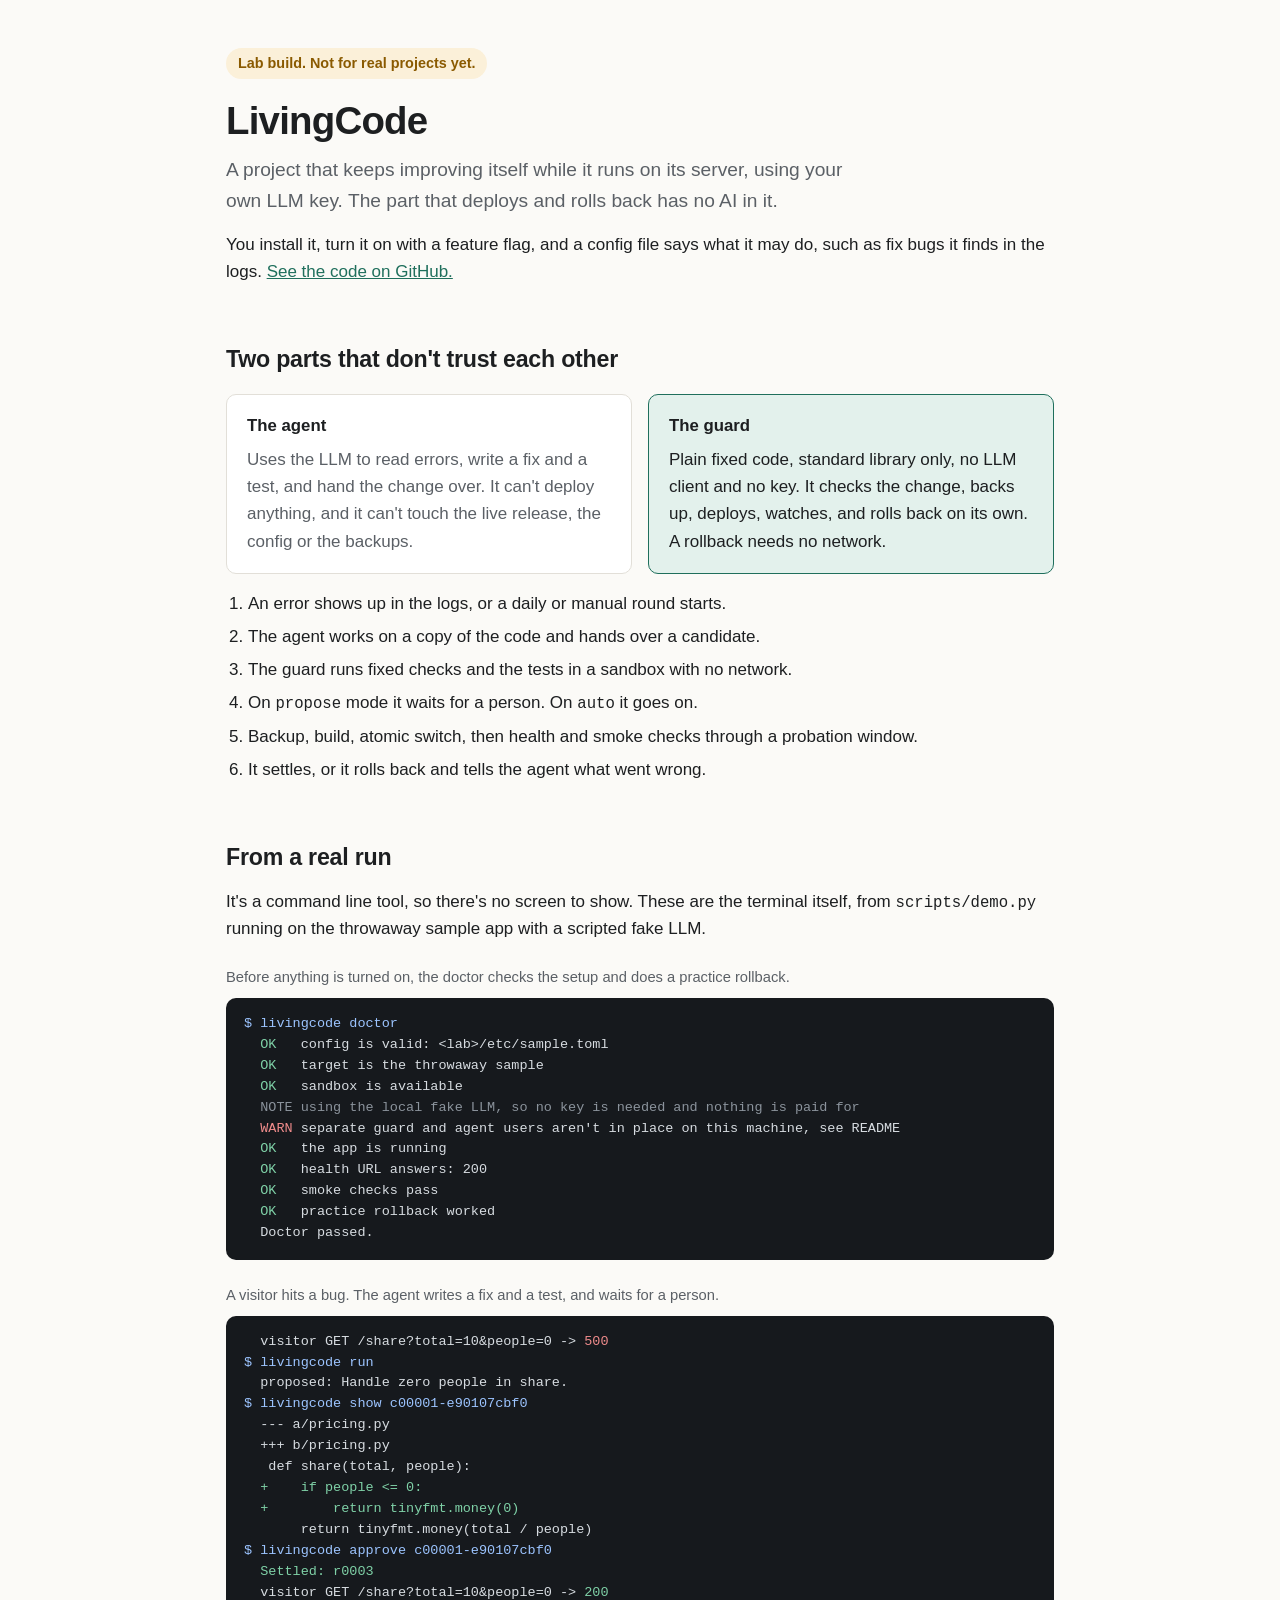
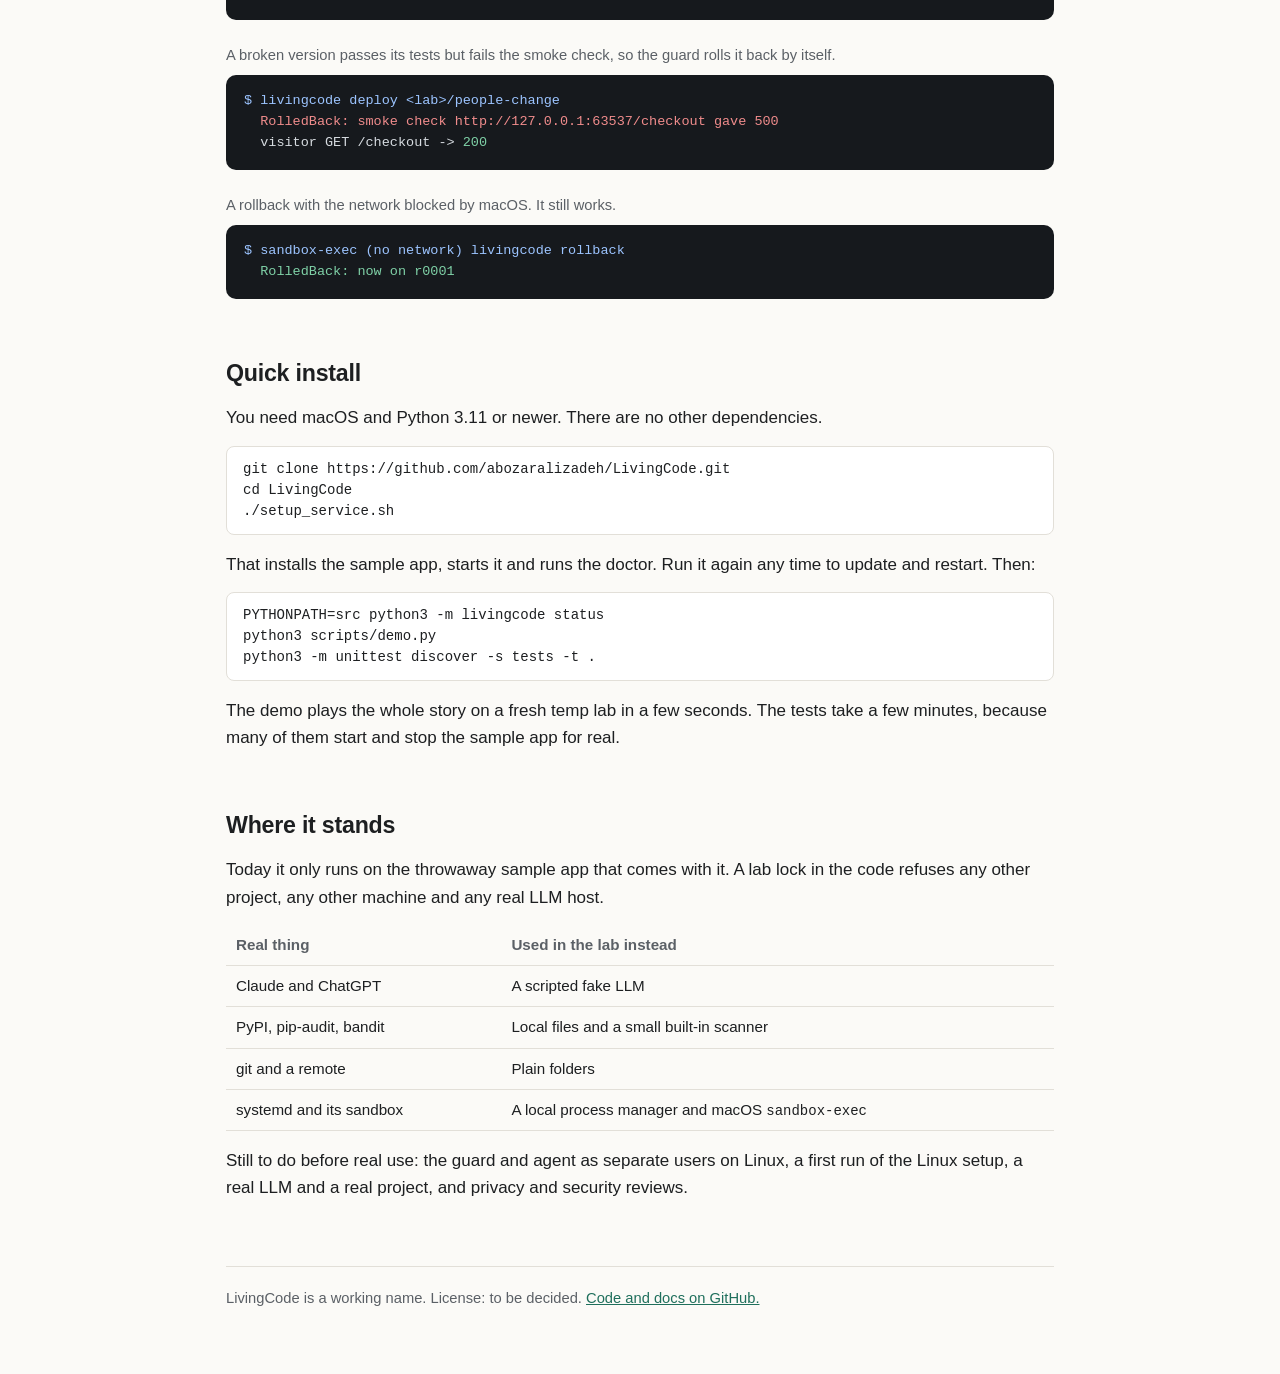
==== site/index.html @ 05348189 "LivingCode lab build: guard, agent, sample app, tests, docs and site" ====
<!doctype html>
<html lang="en">
<head>
<meta charset="utf-8">
<meta name="viewport" content="width=device-width, initial-scale=1">
<title>LivingCode</title>
<meta name="description" content="A project that improves itself on its server, with a safety net that has no AI in it.">
<style>
  :root {
    --bg: #fbfaf7;
    --text: #1d1f21;
    --muted: #5b6066;
    --line: #e2dfd8;
    --card: #ffffff;
    --accent: #1f6f5c;
    --accent-soft: #e3f1ec;
    --warn: #8a5a00;
    --warn-soft: #fbf0d9;
    --term-bg: #16191d;
    --term-text: #d7dce1;
    --term-dim: #8b939c;
    --term-ok: #7fd1a7;
    --term-bad: #f08c8c;
    --term-cmd: #9cc4ff;
  }
  @media (prefers-color-scheme: dark) {
    :root:not([data-theme="light"]) {
      --bg: #121416;
      --text: #e6e8ea;
      --muted: #a0a7ae;
      --line: #2a2e33;
      --card: #191c1f;
      --accent: #6fcfae;
      --accent-soft: #17312a;
      --warn: #f2c66d;
      --warn-soft: #33290f;
      --term-bg: #0b0d0f;
    }
  }
  :root[data-theme="dark"] {
    --bg: #121416;
    --text: #e6e8ea;
    --muted: #a0a7ae;
    --line: #2a2e33;
    --card: #191c1f;
    --accent: #6fcfae;
    --accent-soft: #17312a;
    --warn: #f2c66d;
    --warn-soft: #33290f;
    --term-bg: #0b0d0f;
  }
  * { box-sizing: border-box; }
  body {
    margin: 0;
    background: var(--bg);
    color: var(--text);
    font: 17px/1.6 -apple-system, BlinkMacSystemFont, "Segoe UI", Roboto, Helvetica, Arial, sans-serif;
  }
  main { max-width: 860px; margin: 0 auto; padding: 48px 16px 64px; }
  h1 { font-size: 2.4rem; line-height: 1.15; margin: 0 0 12px; letter-spacing: -0.02em; }
  h2 { font-size: 1.45rem; margin: 56px 0 12px; letter-spacing: -0.01em; }
  h3 { font-size: 1.05rem; margin: 0 0 6px; }
  p { margin: 0 0 14px; }
  a { color: var(--accent); }
  code { font: 0.92em ui-monospace, SFMono-Regular, Menlo, Consolas, monospace; }
  .lead { font-size: 1.2rem; color: var(--muted); max-width: 640px; }
  .notice {
    display: inline-block; margin: 0 0 20px; padding: 4px 12px; border-radius: 999px;
    background: var(--warn-soft); color: var(--warn); font-size: 0.9rem; font-weight: 600;
  }
  .split { display: grid; grid-template-columns: 1fr 1fr; gap: 16px; margin-top: 16px; }
  .card { background: var(--card); border: 1px solid var(--line); border-radius: 10px; padding: 18px 20px; }
  .card p { margin: 0; color: var(--muted); }
  .card.guard { border-color: var(--accent); background: var(--accent-soft); }
  .card.guard p { color: var(--text); }
  ol.flow { padding-left: 22px; margin: 16px 0 0; }
  ol.flow li { margin-bottom: 6px; }
  figure { margin: 24px 0 0; }
  figcaption { font-size: 0.92rem; color: var(--muted); margin-bottom: 8px; }
  pre.term {
    margin: 0; padding: 16px 18px; border-radius: 10px; overflow-x: auto;
    background: var(--term-bg); color: var(--term-text);
    font: 13.5px/1.55 ui-monospace, SFMono-Regular, Menlo, Consolas, monospace;
  }
  .term .c { color: var(--term-cmd); }
  .term .ok { color: var(--term-ok); }
  .term .bad { color: var(--term-bad); }
  .term .dim { color: var(--term-dim); }
  pre.cmd {
    margin: 8px 0 16px; padding: 12px 16px; border-radius: 8px; overflow-x: auto;
    background: var(--card); border: 1px solid var(--line);
    font: 14px/1.5 ui-monospace, SFMono-Regular, Menlo, Consolas, monospace;
  }
  table { width: 100%; border-collapse: collapse; margin-top: 12px; font-size: 0.95rem; }
  th, td { text-align: left; padding: 8px 10px; border-bottom: 1px solid var(--line); vertical-align: top; }
  th { color: var(--muted); font-weight: 600; }
  ul { padding-left: 22px; }
  footer { margin-top: 64px; padding-top: 20px; border-top: 1px solid var(--line); color: var(--muted); font-size: 0.92rem; }
  @media (max-width: 640px) {
    h1 { font-size: 1.9rem; }
    .split { grid-template-columns: 1fr; }
    pre.term { font-size: 12px; }
  }
</style>
</head>
<body>
<main>
  <span class="notice">Lab build. Not for real projects yet.</span>
  <h1>LivingCode</h1>
  <p class="lead">A project that keeps improving itself while it runs on its server, using your own LLM key. The part that deploys and rolls back has no AI in it.</p>
  <p>You install it, turn it on with a feature flag, and a config file says what it may do, such as fix bugs it finds in the logs. <a href="https://github.com/abozaralizadeh/LivingCode">See the code on GitHub.</a></p>

  <h2>Two parts that don't trust each other</h2>
  <div class="split">
    <div class="card">
      <h3>The agent</h3>
      <p>Uses the LLM to read errors, write a fix and a test, and hand the change over. It can't deploy anything, and it can't touch the live release, the config or the backups.</p>
    </div>
    <div class="card guard">
      <h3>The guard</h3>
      <p>Plain fixed code, standard library only, no LLM client and no key. It checks the change, backs up, deploys, watches, and rolls back on its own. A rollback needs no network.</p>
    </div>
  </div>
  <ol class="flow">
    <li>An error shows up in the logs, or a daily or manual round starts.</li>
    <li>The agent works on a copy of the code and hands over a candidate.</li>
    <li>The guard runs fixed checks and the tests in a sandbox with no network.</li>
    <li>On <code>propose</code> mode it waits for a person. On <code>auto</code> it goes on.</li>
    <li>Backup, build, atomic switch, then health and smoke checks through a probation window.</li>
    <li>It settles, or it rolls back and tells the agent what went wrong.</li>
  </ol>

  <h2>From a real run</h2>
  <p>It's a command line tool, so there's no screen to show. These are the terminal itself, from <code>scripts/demo.py</code> running on the throwaway sample app with a scripted fake LLM.</p>

  <figure>
    <figcaption>Before anything is turned on, the doctor checks the setup and does a practice rollback.</figcaption>
<pre class="term"><span class="c">$ livingcode doctor</span>
  <span class="ok">OK</span>   config is valid: &lt;lab&gt;/etc/sample.toml
  <span class="ok">OK</span>   target is the throwaway sample
  <span class="ok">OK</span>   sandbox is available
  <span class="dim">NOTE using the local fake LLM, so no key is needed and nothing is paid for</span>
  <span class="bad">WARN</span> separate guard and agent users aren't in place on this machine, see README
  <span class="ok">OK</span>   the app is running
  <span class="ok">OK</span>   health URL answers: 200
  <span class="ok">OK</span>   smoke checks pass
  <span class="ok">OK</span>   practice rollback worked
  Doctor passed.</pre>
  </figure>

  <figure>
    <figcaption>A visitor hits a bug. The agent writes a fix and a test, and waits for a person.</figcaption>
<pre class="term">  visitor GET /share?total=10&amp;people=0 -&gt; <span class="bad">500</span>
<span class="c">$ livingcode run</span>
  proposed: Handle zero people in share.
<span class="c">$ livingcode show c00001-e90107cbf0</span>
  --- a/pricing.py
  +++ b/pricing.py
   def share(total, people):
<span class="ok">  +    if people &lt;= 0:
  +        return tinyfmt.money(0)</span>
       return tinyfmt.money(total / people)
<span class="c">$ livingcode approve c00001-e90107cbf0</span>
  <span class="ok">Settled: r0003</span>
  visitor GET /share?total=10&amp;people=0 -&gt; <span class="ok">200</span></pre>
  </figure>

  <figure>
    <figcaption>A broken version passes its tests but fails the smoke check, so the guard rolls it back by itself.</figcaption>
<pre class="term"><span class="c">$ livingcode deploy &lt;lab&gt;/people-change</span>
  <span class="bad">RolledBack: smoke check http://127.0.0.1:63537/checkout gave 500</span>
  visitor GET /checkout -&gt; <span class="ok">200</span></pre>
  </figure>

  <figure>
    <figcaption>A rollback with the network blocked by macOS. It still works.</figcaption>
<pre class="term"><span class="c">$ sandbox-exec (no network) livingcode rollback</span>
  <span class="ok">RolledBack: now on r0001</span></pre>
  </figure>

  <h2>Quick install</h2>
  <p>You need macOS and Python 3.11 or newer. There are no other dependencies.</p>
<pre class="cmd">git clone https://github.com/abozaralizadeh/LivingCode.git
cd LivingCode
./setup_service.sh</pre>
  <p>That installs the sample app, starts it and runs the doctor. Run it again any time to update and restart. Then:</p>
<pre class="cmd">PYTHONPATH=src python3 -m livingcode status
python3 scripts/demo.py
python3 -m unittest discover -s tests -t .</pre>
  <p>The demo plays the whole story on a fresh temp lab in a few seconds. The tests take a few minutes, because many of them start and stop the sample app for real.</p>

  <h2>Where it stands</h2>
  <p>Today it only runs on the throwaway sample app that comes with it. A lab lock in the code refuses any other project, any other machine and any real LLM host.</p>
  <table>
    <thead><tr><th>Real thing</th><th>Used in the lab instead</th></tr></thead>
    <tbody>
      <tr><td>Claude and ChatGPT</td><td>A scripted fake LLM</td></tr>
      <tr><td>PyPI, pip-audit, bandit</td><td>Local files and a small built-in scanner</td></tr>
      <tr><td>git and a remote</td><td>Plain folders</td></tr>
      <tr><td>systemd and its sandbox</td><td>A local process manager and macOS <code>sandbox-exec</code></td></tr>
    </tbody>
  </table>
  <p style="margin-top:16px">Still to do before real use: the guard and agent as separate users on Linux, a first run of the Linux setup, a real LLM and a real project, and privacy and security reviews.</p>

  <footer>
    LivingCode is a working name. License: to be decided. <a href="https://github.com/abozaralizadeh/LivingCode">Code and docs on GitHub.</a>
  </footer>
</main>
</body>
</html>
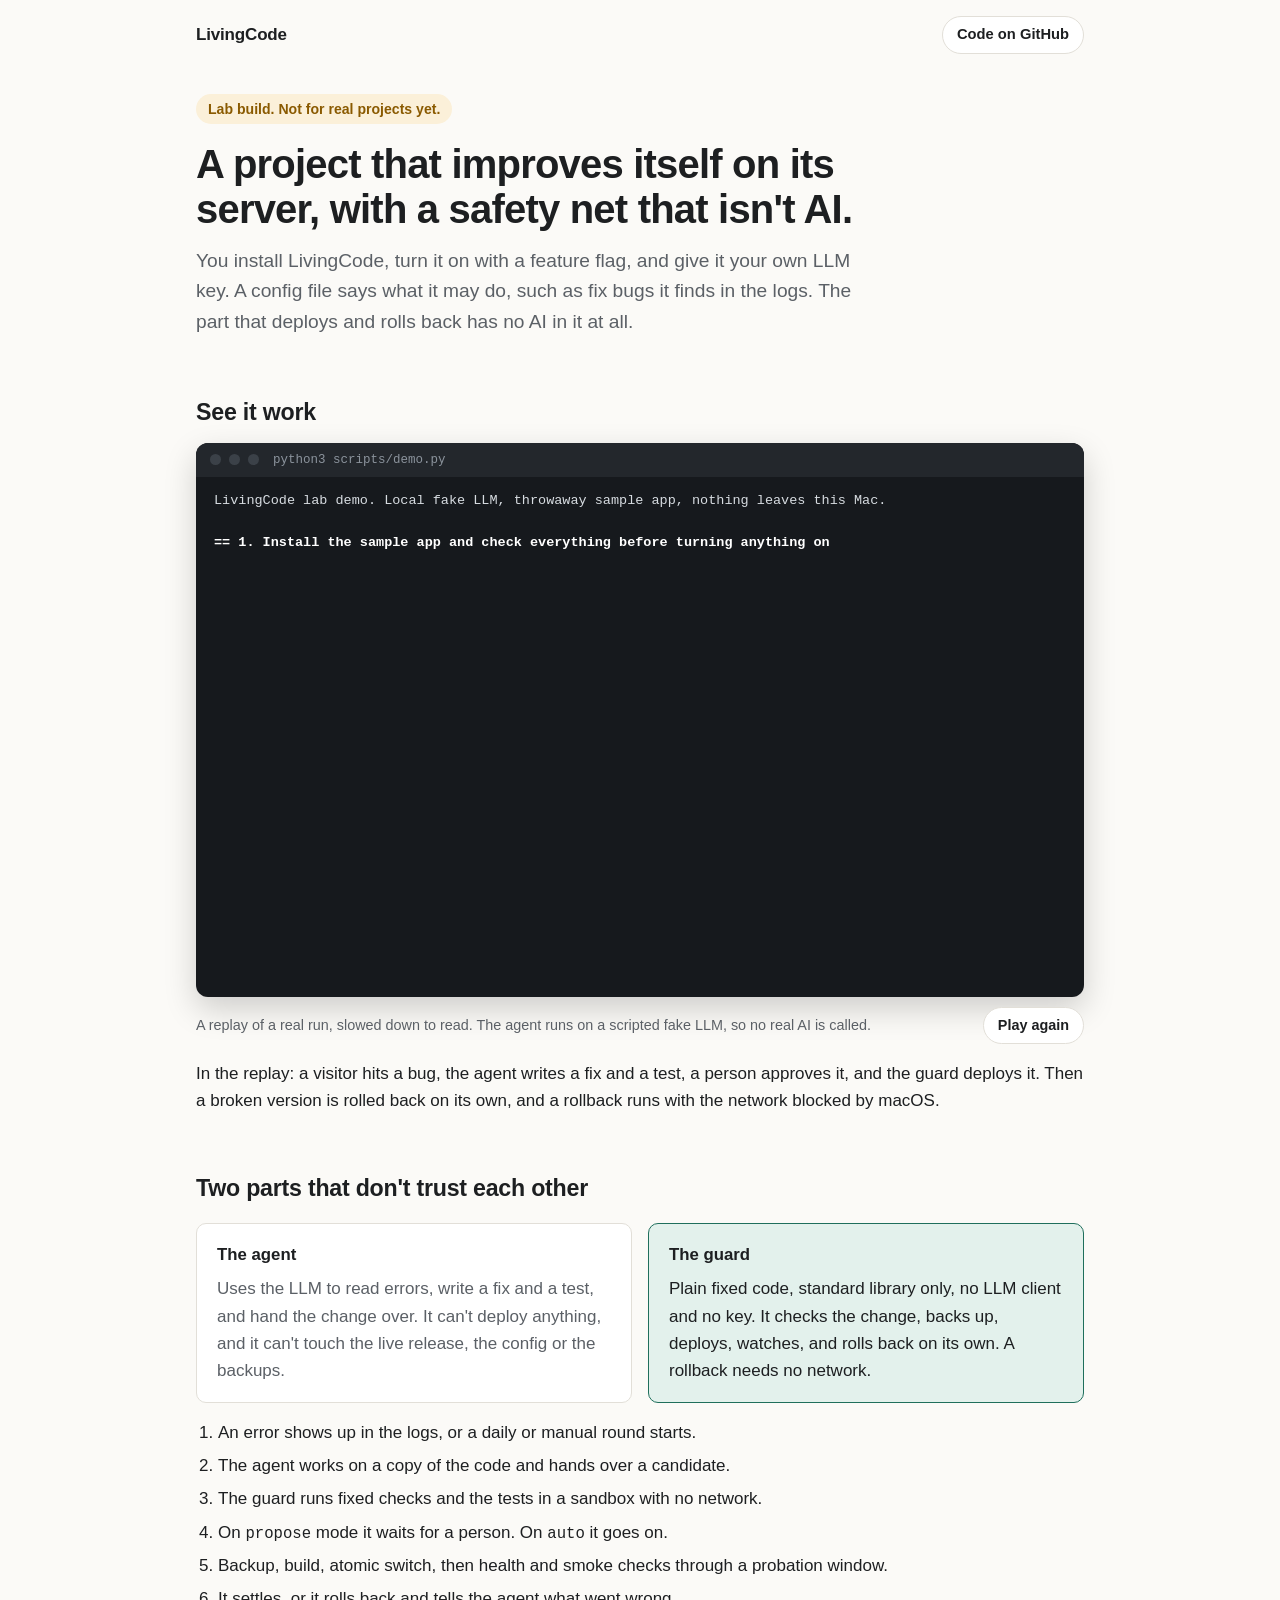
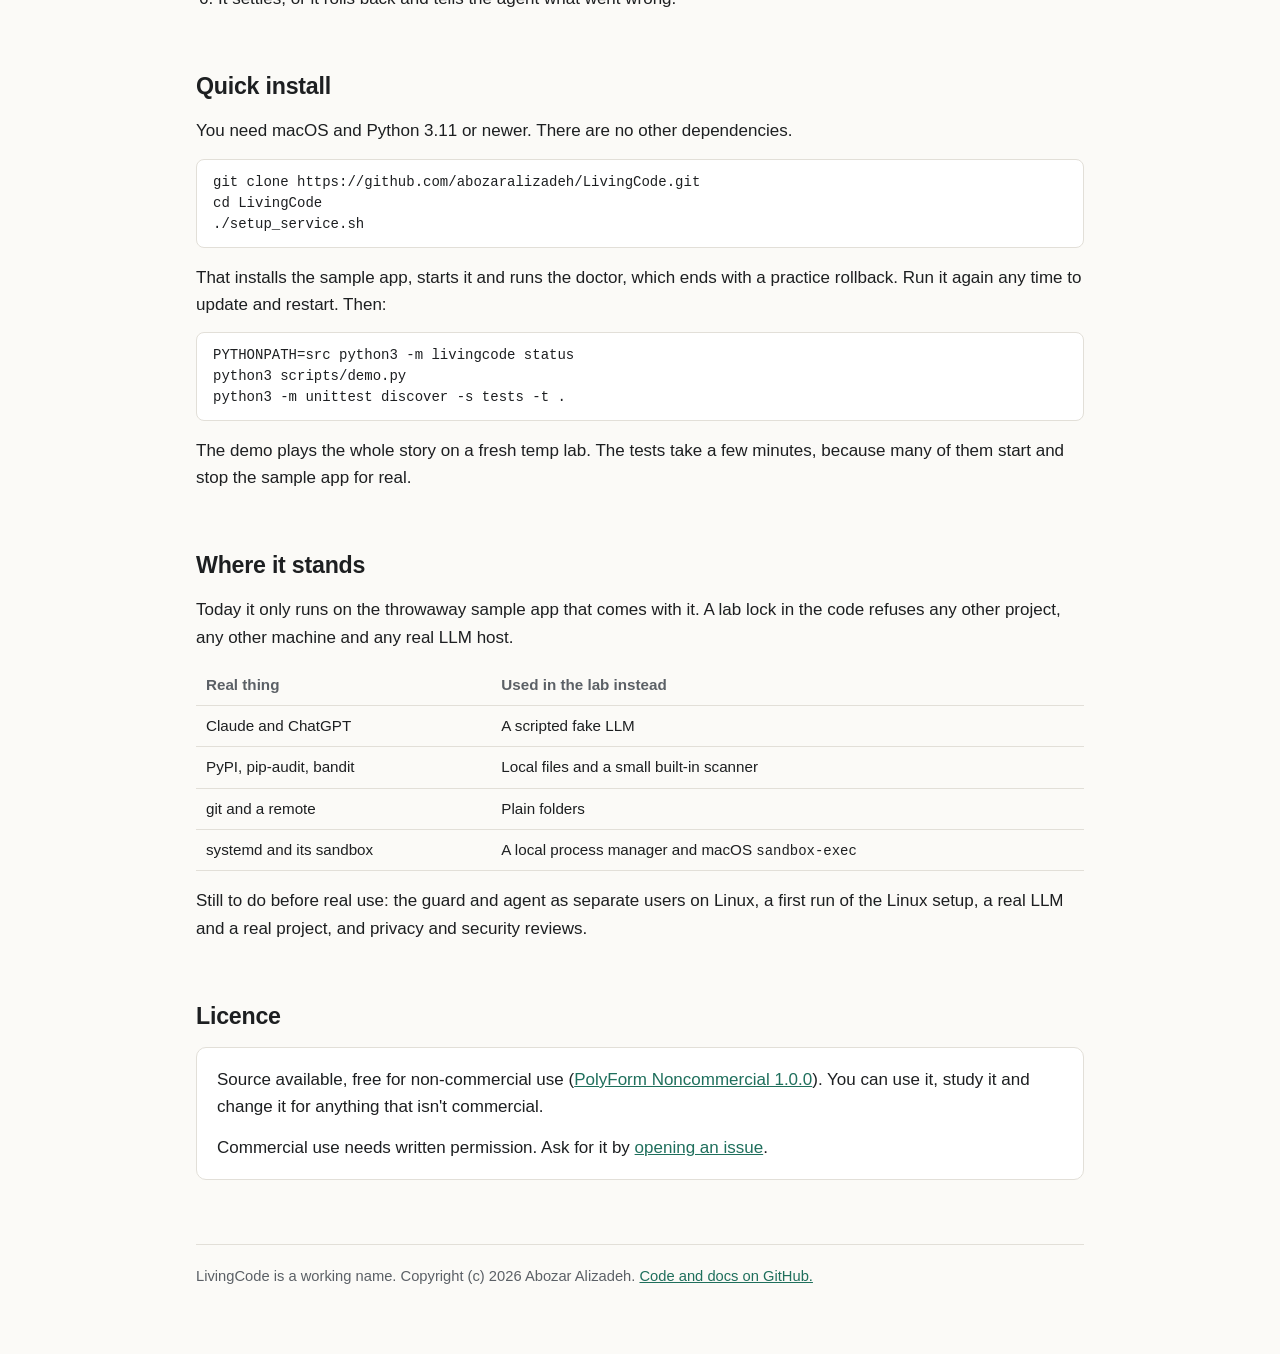
==== commit e8e63d81: "Add the licence, a demo replay and GIF, and the site" ====
--- a/site/index.html
+++ b/site/index.html
@@ -17,11 +17,13 @@
     --warn: #8a5a00;
     --warn-soft: #fbf0d9;
     --term-bg: #16191d;
+    --term-bar: #23272c;
     --term-text: #d7dce1;
     --term-dim: #8b939c;
     --term-ok: #7fd1a7;
-    --term-bad: #f08c8c;
+    --term-bad: #f2b26b;
     --term-cmd: #9cc4ff;
+    --term-step: #ffffff;
   }
   @media (prefers-color-scheme: dark) {
     :root:not([data-theme="light"]) {
@@ -35,6 +37,7 @@
       --warn: #f2c66d;
       --warn-soft: #33290f;
       --term-bg: #0b0d0f;
+      --term-bar: #1a1d21;
     }
   }
   :root[data-theme="dark"] {
@@ -48,6 +51,7 @@
     --warn: #f2c66d;
     --warn-soft: #33290f;
     --term-bg: #0b0d0f;
+    --term-bar: #1a1d21;
   }
   * { box-sizing: border-box; }
   body {
@@ -56,18 +60,57 @@
     color: var(--text);
     font: 17px/1.6 -apple-system, BlinkMacSystemFont, "Segoe UI", Roboto, Helvetica, Arial, sans-serif;
   }
-  main { max-width: 860px; margin: 0 auto; padding: 48px 16px 64px; }
-  h1 { font-size: 2.4rem; line-height: 1.15; margin: 0 0 12px; letter-spacing: -0.02em; }
+  header.top {
+    max-width: 920px; margin: 0 auto; padding: 16px;
+    display: flex; align-items: center; justify-content: space-between; gap: 12px;
+  }
+  header.top .name { font-weight: 700; letter-spacing: -0.01em; }
+  header.top a.repo {
+    color: var(--text); text-decoration: none; font-size: 0.92rem; font-weight: 600;
+    border: 1px solid var(--line); border-radius: 999px; padding: 6px 14px; background: var(--card);
+  }
+  header.top a.repo:hover { border-color: var(--accent); }
+  main { max-width: 920px; margin: 0 auto; padding: 24px 16px 64px; }
+  h1 { font-size: 2.5rem; line-height: 1.12; margin: 0 0 14px; letter-spacing: -0.02em; max-width: 720px; }
   h2 { font-size: 1.45rem; margin: 56px 0 12px; letter-spacing: -0.01em; }
   h3 { font-size: 1.05rem; margin: 0 0 6px; }
   p { margin: 0 0 14px; }
   a { color: var(--accent); }
   code { font: 0.92em ui-monospace, SFMono-Regular, Menlo, Consolas, monospace; }
-  .lead { font-size: 1.2rem; color: var(--muted); max-width: 640px; }
+  .lead { font-size: 1.2rem; color: var(--muted); max-width: 680px; }
   .notice {
-    display: inline-block; margin: 0 0 20px; padding: 4px 12px; border-radius: 999px;
-    background: var(--warn-soft); color: var(--warn); font-size: 0.9rem; font-weight: 600;
-  }
+    display: inline-block; margin: 0 0 18px; padding: 4px 12px; border-radius: 999px;
+    background: var(--warn-soft); color: var(--warn); font-size: 0.88rem; font-weight: 600;
+  }
+
+  .term-window { border-radius: 12px; overflow: hidden; background: var(--term-bg); box-shadow: 0 12px 32px rgba(0, 0, 0, 0.18); }
+  .term-bar {
+    display: flex; align-items: center; gap: 8px; padding: 10px 14px; background: var(--term-bar);
+    color: var(--term-dim); font: 12.5px ui-monospace, SFMono-Regular, Menlo, Consolas, monospace;
+  }
+  .term-bar .dot { width: 11px; height: 11px; border-radius: 50%; background: #3b4148; }
+  .term-bar .title { margin-left: 6px; }
+  .screen {
+    margin: 0; padding: 14px 18px 18px; height: 520px; overflow: hidden;
+    white-space: pre-wrap; word-break: break-word; color: var(--term-text);
+    font: 13.5px/1.55 ui-monospace, SFMono-Regular, Menlo, Consolas, monospace;
+  }
+  .screen .step { color: var(--term-step); font-weight: 700; }
+  .screen .cmd { color: var(--term-cmd); }
+  .screen .ok, .screen .add { color: var(--term-ok); }
+  .screen .bad { color: var(--term-bad); }
+  .screen .dim { color: var(--term-dim); }
+  .screen .cursor { background: var(--term-text); }
+  .demo-foot {
+    display: flex; justify-content: space-between; align-items: center; gap: 12px; flex-wrap: wrap;
+    margin-top: 10px; font-size: 0.9rem; color: var(--muted);
+  }
+  button.replay {
+    font: inherit; font-weight: 600; color: var(--text); background: var(--card);
+    border: 1px solid var(--line); border-radius: 999px; padding: 6px 14px; cursor: pointer;
+  }
+  button.replay:hover { border-color: var(--accent); }
+
   .split { display: grid; grid-template-columns: 1fr 1fr; gap: 16px; margin-top: 16px; }
   .card { background: var(--card); border: 1px solid var(--line); border-radius: 10px; padding: 18px 20px; }
   .card p { margin: 0; color: var(--muted); }
@@ -75,17 +118,6 @@
   .card.guard p { color: var(--text); }
   ol.flow { padding-left: 22px; margin: 16px 0 0; }
   ol.flow li { margin-bottom: 6px; }
-  figure { margin: 24px 0 0; }
-  figcaption { font-size: 0.92rem; color: var(--muted); margin-bottom: 8px; }
-  pre.term {
-    margin: 0; padding: 16px 18px; border-radius: 10px; overflow-x: auto;
-    background: var(--term-bg); color: var(--term-text);
-    font: 13.5px/1.55 ui-monospace, SFMono-Regular, Menlo, Consolas, monospace;
-  }
-  .term .c { color: var(--term-cmd); }
-  .term .ok { color: var(--term-ok); }
-  .term .bad { color: var(--term-bad); }
-  .term .dim { color: var(--term-dim); }
   pre.cmd {
     margin: 8px 0 16px; padding: 12px 16px; border-radius: 8px; overflow-x: auto;
     background: var(--card); border: 1px solid var(--line);
@@ -94,21 +126,40 @@
   table { width: 100%; border-collapse: collapse; margin-top: 12px; font-size: 0.95rem; }
   th, td { text-align: left; padding: 8px 10px; border-bottom: 1px solid var(--line); vertical-align: top; }
   th { color: var(--muted); font-weight: 600; }
-  ul { padding-left: 22px; }
+  .licence { background: var(--card); border: 1px solid var(--line); border-radius: 10px; padding: 18px 20px; }
+  .licence p:last-child { margin: 0; }
   footer { margin-top: 64px; padding-top: 20px; border-top: 1px solid var(--line); color: var(--muted); font-size: 0.92rem; }
   @media (max-width: 640px) {
-    h1 { font-size: 1.9rem; }
+    body { font-size: 16px; }
+    h1 { font-size: 1.85rem; }
+    .lead { font-size: 1.08rem; }
     .split { grid-template-columns: 1fr; }
-    pre.term { font-size: 12px; }
+    .screen { height: 440px; padding: 12px; font-size: 11px; }
   }
 </style>
 </head>
 <body>
+<header class="top">
+  <span class="name">LivingCode</span>
+  <a class="repo" href="https://github.com/abozaralizadeh/LivingCode">Code on GitHub</a>
+</header>
 <main>
   <span class="notice">Lab build. Not for real projects yet.</span>
-  <h1>LivingCode</h1>
-  <p class="lead">A project that keeps improving itself while it runs on its server, using your own LLM key. The part that deploys and rolls back has no AI in it.</p>
-  <p>You install it, turn it on with a feature flag, and a config file says what it may do, such as fix bugs it finds in the logs. <a href="https://github.com/abozaralizadeh/LivingCode">See the code on GitHub.</a></p>
+  <h1>A project that improves itself on its server, with a safety net that isn't AI.</h1>
+  <p class="lead">You install LivingCode, turn it on with a feature flag, and give it your own LLM key. A config file says what it may do, such as fix bugs it finds in the logs. The part that deploys and rolls back has no AI in it at all.</p>
+
+  <h2>See it work</h2>
+  <div data-demo>
+    <div class="term-window">
+      <div class="term-bar"><span class="dot"></span><span class="dot"></span><span class="dot"></span><span class="title">python3 scripts/demo.py</span></div>
+      <pre class="screen" aria-label="Replay of a recorded run of the LivingCode demo"><noscript>Turn on JavaScript to watch the replay, or see docs/demo-output.txt in the repo for the full output.</noscript></pre>
+    </div>
+    <div class="demo-foot">
+      <span>A replay of a real run, slowed down to read. The agent runs on a scripted fake LLM, so no real AI is called.</span>
+      <button class="replay" type="button" data-replay>Play again</button>
+    </div>
+  </div>
+  <p style="margin-top:16px">In the replay: a visitor hits a bug, the agent writes a fix and a test, a person approves it, and the guard deploys it. Then a broken version is rolled back on its own, and a rollback runs with the network blocked by macOS.</p>
 
   <h2>Two parts that don't trust each other</h2>
   <div class="split">
@@ -130,64 +181,16 @@
     <li>It settles, or it rolls back and tells the agent what went wrong.</li>
   </ol>
 
-  <h2>From a real run</h2>
-  <p>It's a command line tool, so there's no screen to show. These are the terminal itself, from <code>scripts/demo.py</code> running on the throwaway sample app with a scripted fake LLM.</p>
-
-  <figure>
-    <figcaption>Before anything is turned on, the doctor checks the setup and does a practice rollback.</figcaption>
-<pre class="term"><span class="c">$ livingcode doctor</span>
-  <span class="ok">OK</span>   config is valid: &lt;lab&gt;/etc/sample.toml
-  <span class="ok">OK</span>   target is the throwaway sample
-  <span class="ok">OK</span>   sandbox is available
-  <span class="dim">NOTE using the local fake LLM, so no key is needed and nothing is paid for</span>
-  <span class="bad">WARN</span> separate guard and agent users aren't in place on this machine, see README
-  <span class="ok">OK</span>   the app is running
-  <span class="ok">OK</span>   health URL answers: 200
-  <span class="ok">OK</span>   smoke checks pass
-  <span class="ok">OK</span>   practice rollback worked
-  Doctor passed.</pre>
-  </figure>
-
-  <figure>
-    <figcaption>A visitor hits a bug. The agent writes a fix and a test, and waits for a person.</figcaption>
-<pre class="term">  visitor GET /share?total=10&amp;people=0 -&gt; <span class="bad">500</span>
-<span class="c">$ livingcode run</span>
-  proposed: Handle zero people in share.
-<span class="c">$ livingcode show c00001-e90107cbf0</span>
-  --- a/pricing.py
-  +++ b/pricing.py
-   def share(total, people):
-<span class="ok">  +    if people &lt;= 0:
-  +        return tinyfmt.money(0)</span>
-       return tinyfmt.money(total / people)
-<span class="c">$ livingcode approve c00001-e90107cbf0</span>
-  <span class="ok">Settled: r0003</span>
-  visitor GET /share?total=10&amp;people=0 -&gt; <span class="ok">200</span></pre>
-  </figure>
-
-  <figure>
-    <figcaption>A broken version passes its tests but fails the smoke check, so the guard rolls it back by itself.</figcaption>
-<pre class="term"><span class="c">$ livingcode deploy &lt;lab&gt;/people-change</span>
-  <span class="bad">RolledBack: smoke check http://127.0.0.1:63537/checkout gave 500</span>
-  visitor GET /checkout -&gt; <span class="ok">200</span></pre>
-  </figure>
-
-  <figure>
-    <figcaption>A rollback with the network blocked by macOS. It still works.</figcaption>
-<pre class="term"><span class="c">$ sandbox-exec (no network) livingcode rollback</span>
-  <span class="ok">RolledBack: now on r0001</span></pre>
-  </figure>
-
   <h2>Quick install</h2>
   <p>You need macOS and Python 3.11 or newer. There are no other dependencies.</p>
 <pre class="cmd">git clone https://github.com/abozaralizadeh/LivingCode.git
 cd LivingCode
 ./setup_service.sh</pre>
-  <p>That installs the sample app, starts it and runs the doctor. Run it again any time to update and restart. Then:</p>
+  <p>That installs the sample app, starts it and runs the doctor, which ends with a practice rollback. Run it again any time to update and restart. Then:</p>
 <pre class="cmd">PYTHONPATH=src python3 -m livingcode status
 python3 scripts/demo.py
 python3 -m unittest discover -s tests -t .</pre>
-  <p>The demo plays the whole story on a fresh temp lab in a few seconds. The tests take a few minutes, because many of them start and stop the sample app for real.</p>
+  <p>The demo plays the whole story on a fresh temp lab. The tests take a few minutes, because many of them start and stop the sample app for real.</p>
 
   <h2>Where it stands</h2>
   <p>Today it only runs on the throwaway sample app that comes with it. A lab lock in the code refuses any other project, any other machine and any real LLM host.</p>
@@ -202,9 +205,17 @@
   </table>
   <p style="margin-top:16px">Still to do before real use: the guard and agent as separate users on Linux, a first run of the Linux setup, a real LLM and a real project, and privacy and security reviews.</p>
 
+  <h2>Licence</h2>
+  <div class="licence">
+    <p>Source available, free for non-commercial use (<a href="https://polyformproject.org/licenses/noncommercial/1.0.0">PolyForm Noncommercial 1.0.0</a>). You can use it, study it and change it for anything that isn't commercial.</p>
+    <p>Commercial use needs written permission. Ask for it by <a href="https://github.com/abozaralizadeh/LivingCode/issues">opening an issue</a>.</p>
+  </div>
+
   <footer>
-    LivingCode is a working name. License: to be decided. <a href="https://github.com/abozaralizadeh/LivingCode">Code and docs on GitHub.</a>
+    LivingCode is a working name. Copyright (c) 2026 Abozar Alizadeh. <a href="https://github.com/abozaralizadeh/LivingCode">Code and docs on GitHub.</a>
   </footer>
 </main>
+<script src="demo-cast.js"></script>
+<script src="player.js"></script>
 </body>
 </html>
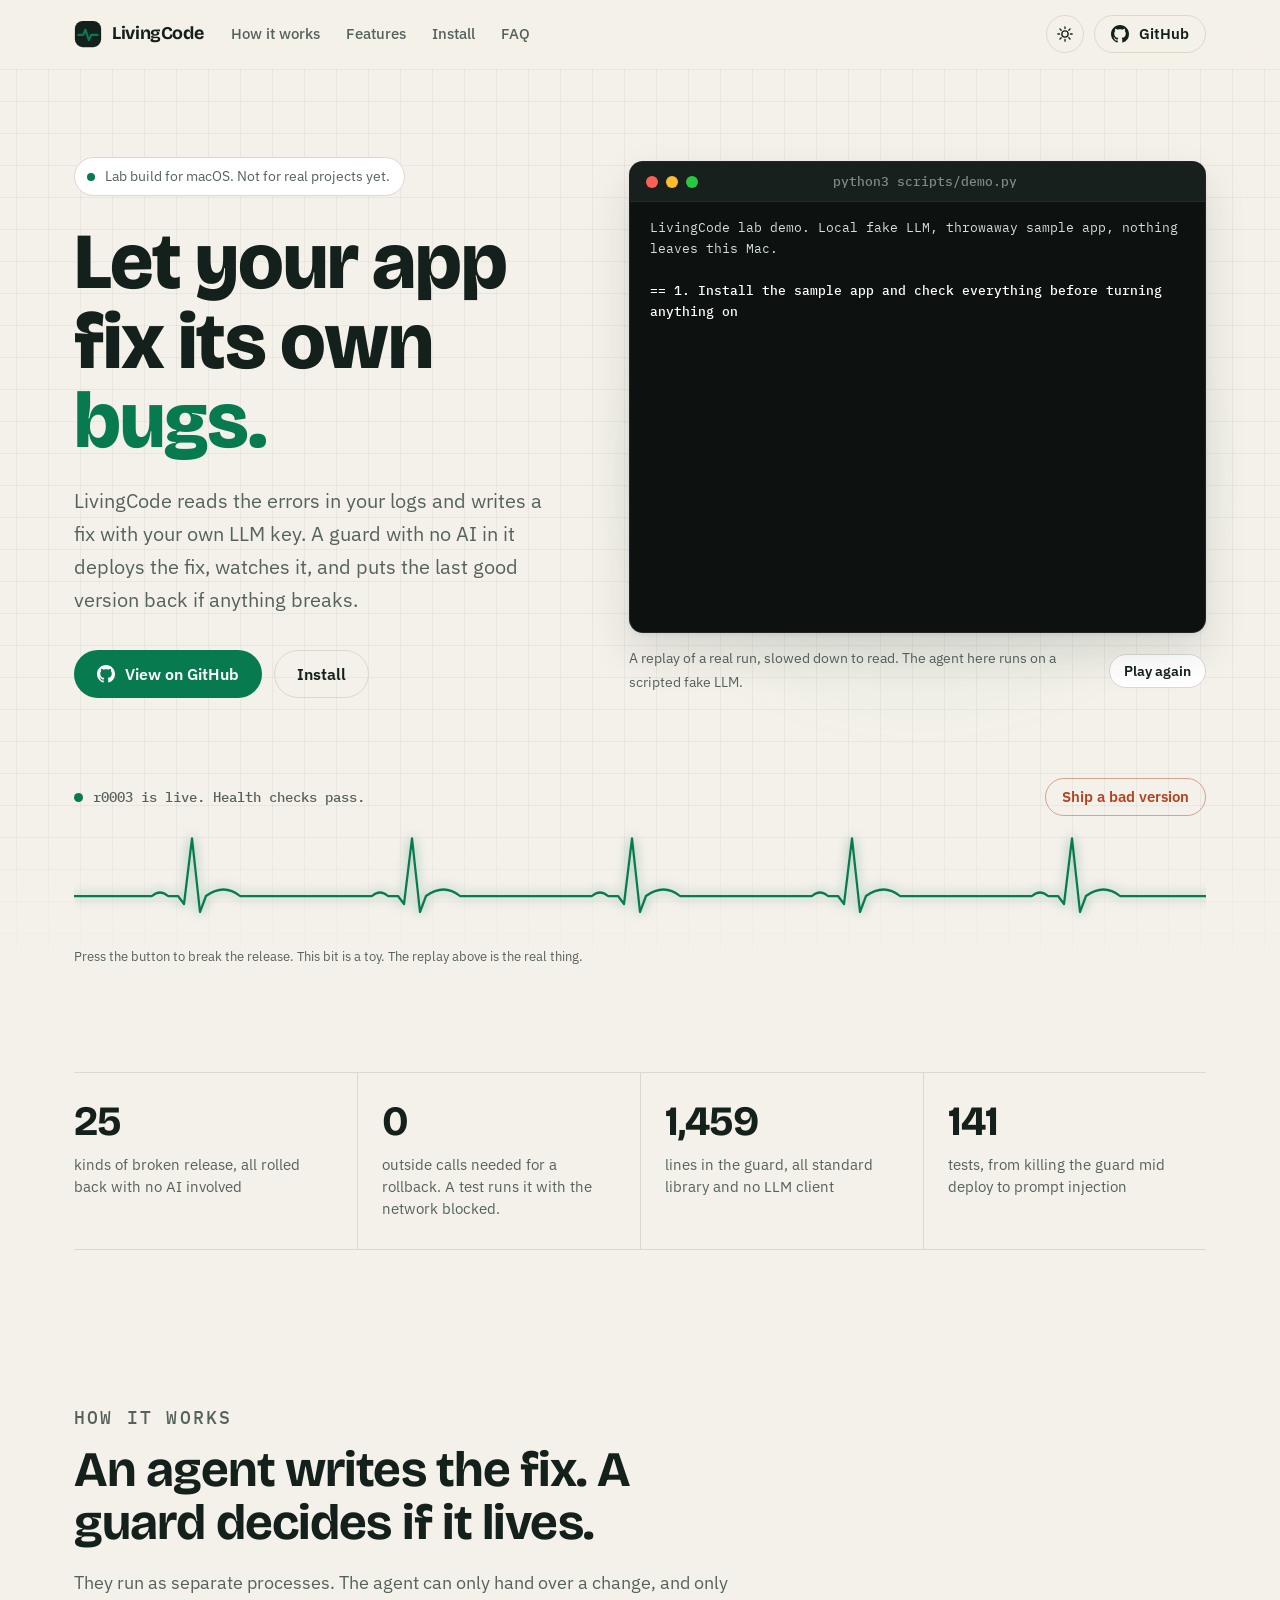
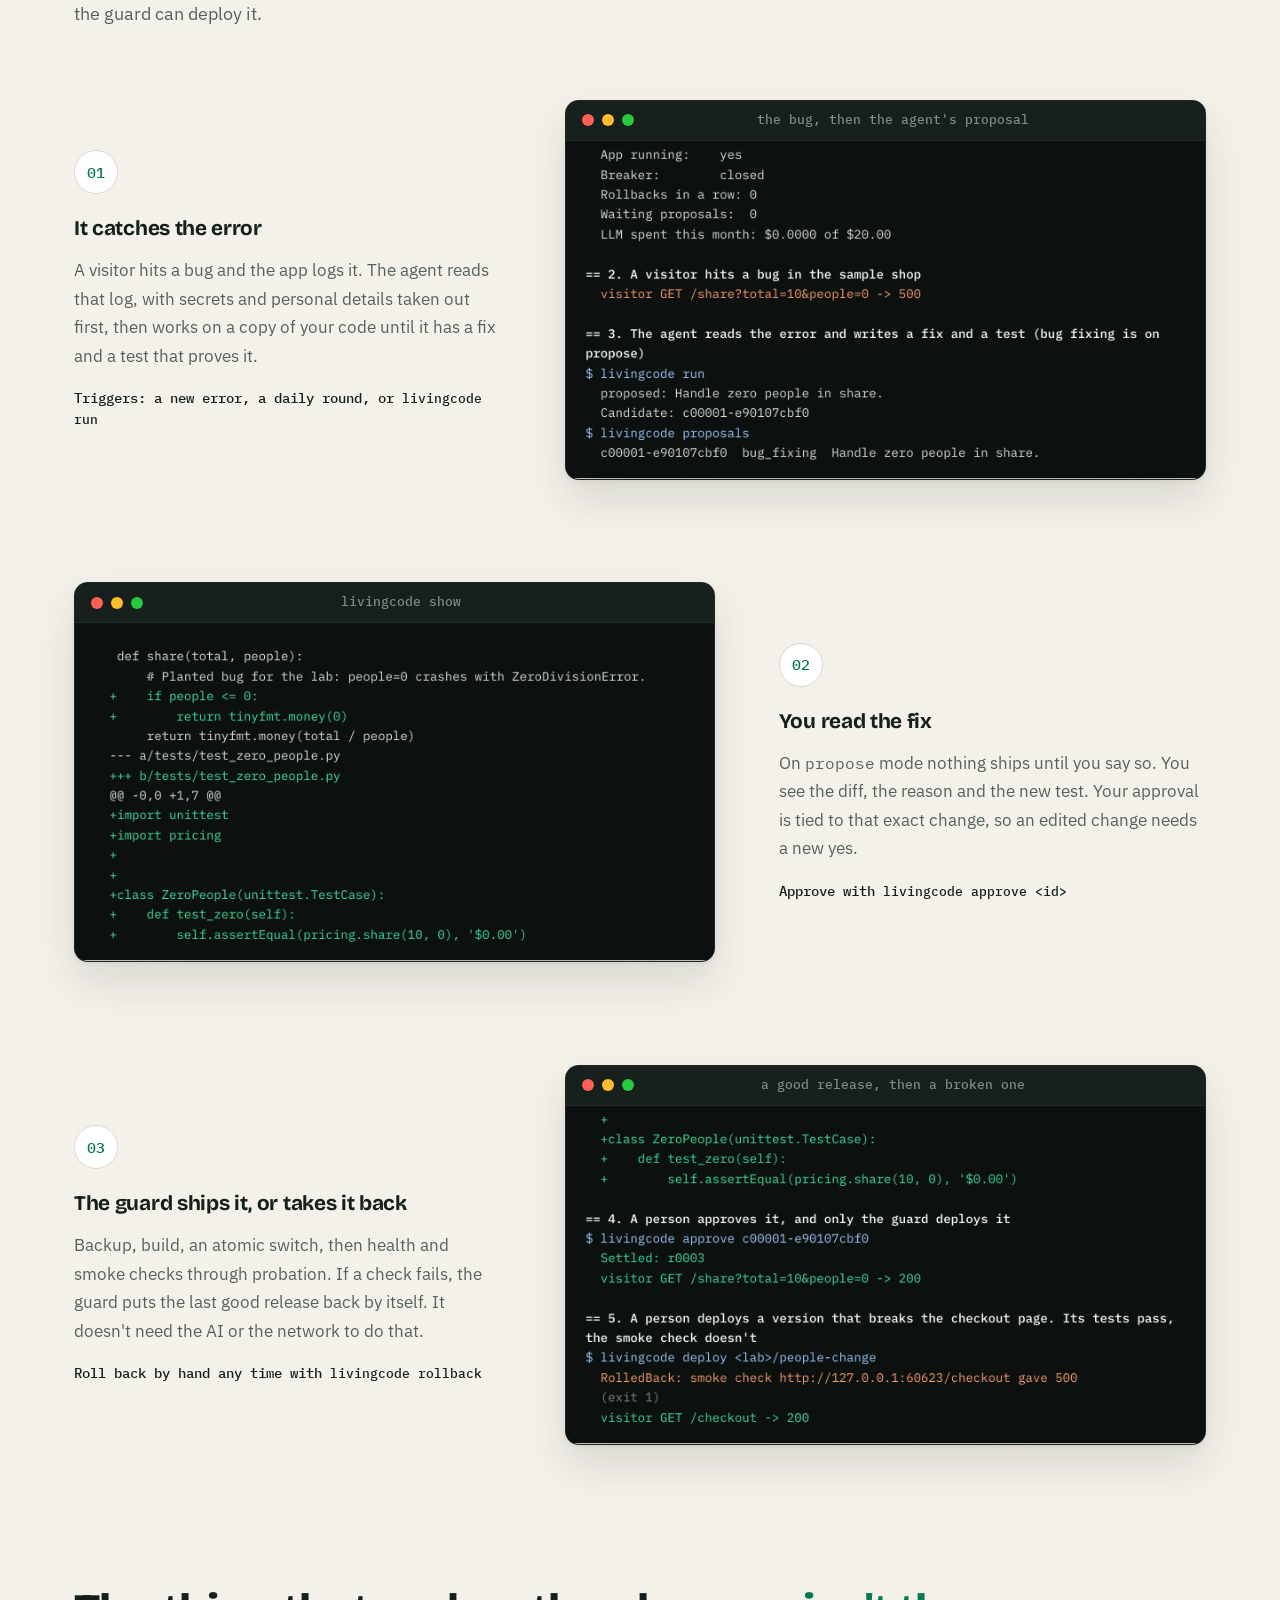
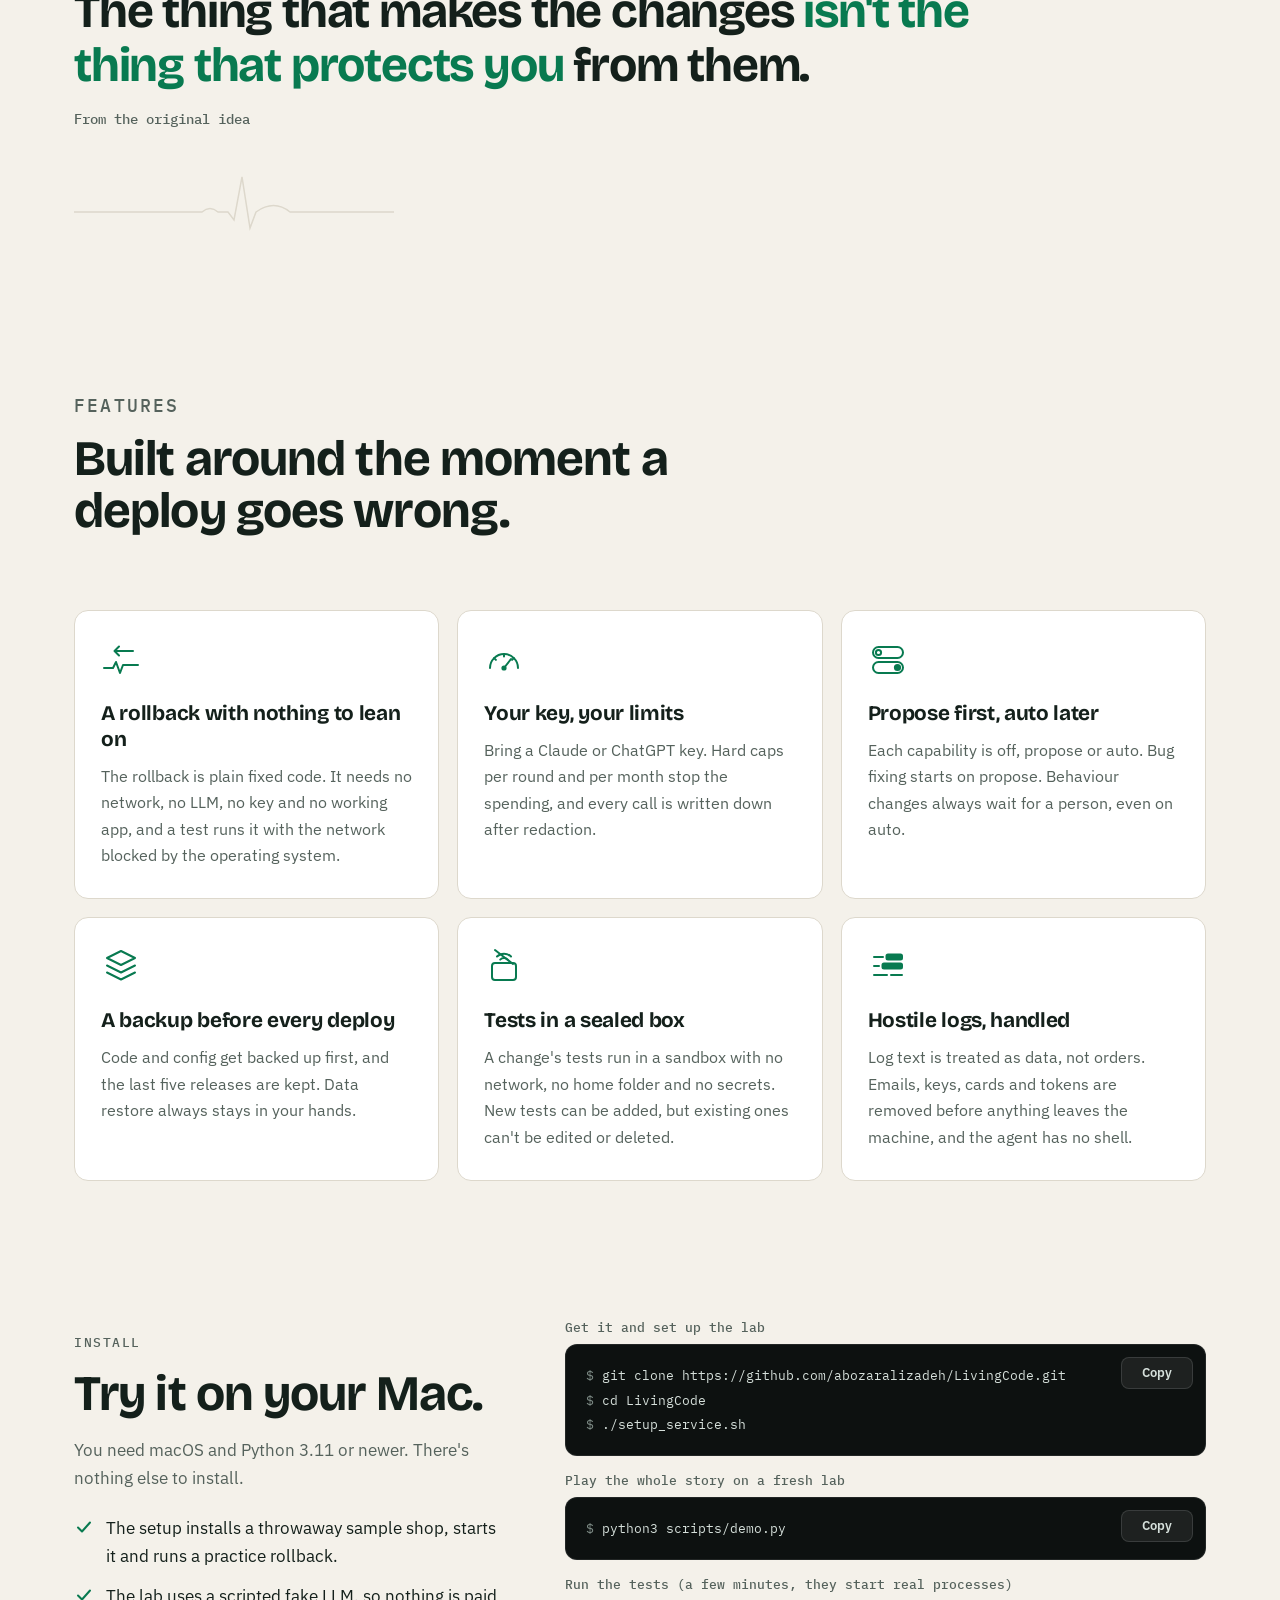
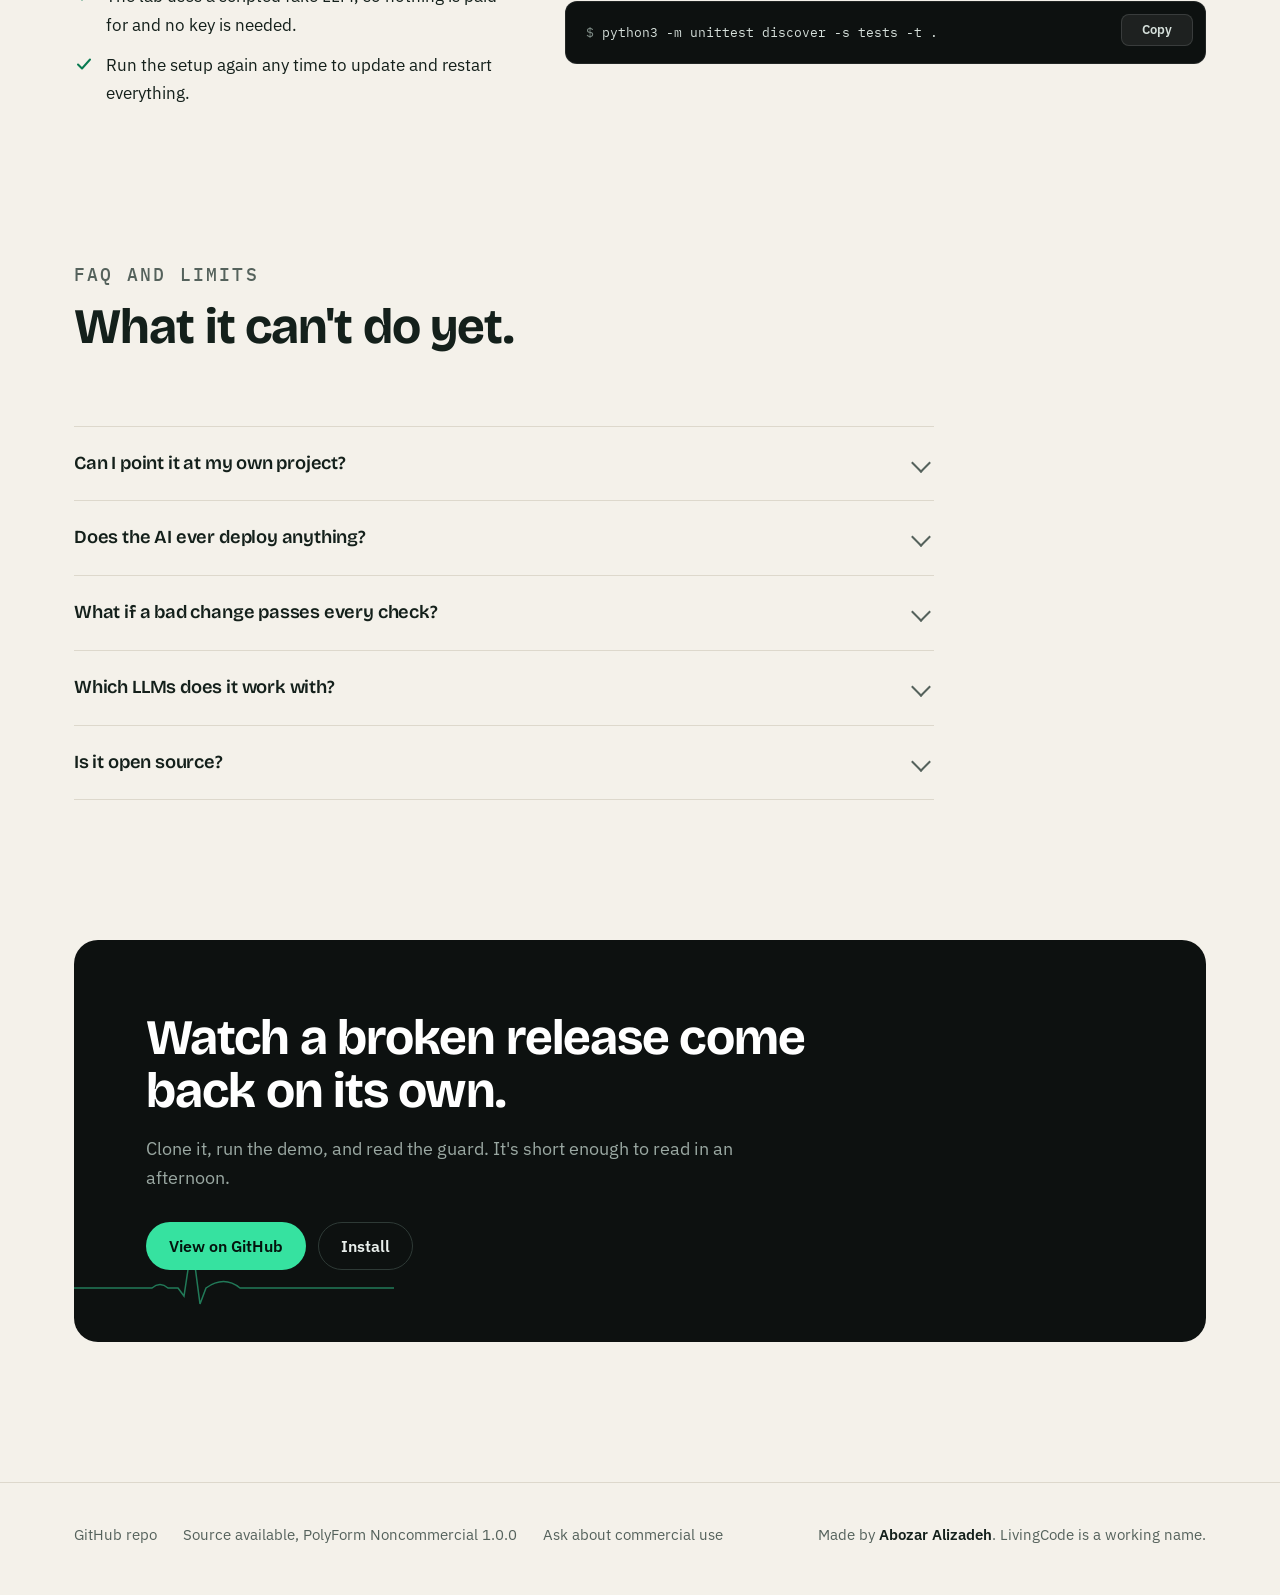
==== commit bf6c21ff: "Redo the site: heart monitor look, real screenshots, both themes The page now has a dark and a light" ====
--- a/site/index.html
+++ b/site/index.html
@@ -3,219 +3,311 @@
 <head>
 <meta charset="utf-8">
 <meta name="viewport" content="width=device-width, initial-scale=1">
-<title>LivingCode</title>
-<meta name="description" content="A project that improves itself on its server, with a safety net that has no AI in it.">
-<style>
-  :root {
-    --bg: #fbfaf7;
-    --text: #1d1f21;
-    --muted: #5b6066;
-    --line: #e2dfd8;
-    --card: #ffffff;
-    --accent: #1f6f5c;
-    --accent-soft: #e3f1ec;
-    --warn: #8a5a00;
-    --warn-soft: #fbf0d9;
-    --term-bg: #16191d;
-    --term-bar: #23272c;
-    --term-text: #d7dce1;
-    --term-dim: #8b939c;
-    --term-ok: #7fd1a7;
-    --term-bad: #f2b26b;
-    --term-cmd: #9cc4ff;
-    --term-step: #ffffff;
-  }
-  @media (prefers-color-scheme: dark) {
-    :root:not([data-theme="light"]) {
-      --bg: #121416;
-      --text: #e6e8ea;
-      --muted: #a0a7ae;
-      --line: #2a2e33;
-      --card: #191c1f;
-      --accent: #6fcfae;
-      --accent-soft: #17312a;
-      --warn: #f2c66d;
-      --warn-soft: #33290f;
-      --term-bg: #0b0d0f;
-      --term-bar: #1a1d21;
-    }
-  }
-  :root[data-theme="dark"] {
-    --bg: #121416;
-    --text: #e6e8ea;
-    --muted: #a0a7ae;
-    --line: #2a2e33;
-    --card: #191c1f;
-    --accent: #6fcfae;
-    --accent-soft: #17312a;
-    --warn: #f2c66d;
-    --warn-soft: #33290f;
-    --term-bg: #0b0d0f;
-    --term-bar: #1a1d21;
-  }
-  * { box-sizing: border-box; }
-  body {
-    margin: 0;
-    background: var(--bg);
-    color: var(--text);
-    font: 17px/1.6 -apple-system, BlinkMacSystemFont, "Segoe UI", Roboto, Helvetica, Arial, sans-serif;
-  }
-  header.top {
-    max-width: 920px; margin: 0 auto; padding: 16px;
-    display: flex; align-items: center; justify-content: space-between; gap: 12px;
-  }
-  header.top .name { font-weight: 700; letter-spacing: -0.01em; }
-  header.top a.repo {
-    color: var(--text); text-decoration: none; font-size: 0.92rem; font-weight: 600;
-    border: 1px solid var(--line); border-radius: 999px; padding: 6px 14px; background: var(--card);
-  }
-  header.top a.repo:hover { border-color: var(--accent); }
-  main { max-width: 920px; margin: 0 auto; padding: 24px 16px 64px; }
-  h1 { font-size: 2.5rem; line-height: 1.12; margin: 0 0 14px; letter-spacing: -0.02em; max-width: 720px; }
-  h2 { font-size: 1.45rem; margin: 56px 0 12px; letter-spacing: -0.01em; }
-  h3 { font-size: 1.05rem; margin: 0 0 6px; }
-  p { margin: 0 0 14px; }
-  a { color: var(--accent); }
-  code { font: 0.92em ui-monospace, SFMono-Regular, Menlo, Consolas, monospace; }
-  .lead { font-size: 1.2rem; color: var(--muted); max-width: 680px; }
-  .notice {
-    display: inline-block; margin: 0 0 18px; padding: 4px 12px; border-radius: 999px;
-    background: var(--warn-soft); color: var(--warn); font-size: 0.88rem; font-weight: 600;
-  }
-
-  .term-window { border-radius: 12px; overflow: hidden; background: var(--term-bg); box-shadow: 0 12px 32px rgba(0, 0, 0, 0.18); }
-  .term-bar {
-    display: flex; align-items: center; gap: 8px; padding: 10px 14px; background: var(--term-bar);
-    color: var(--term-dim); font: 12.5px ui-monospace, SFMono-Regular, Menlo, Consolas, monospace;
-  }
-  .term-bar .dot { width: 11px; height: 11px; border-radius: 50%; background: #3b4148; }
-  .term-bar .title { margin-left: 6px; }
-  .screen {
-    margin: 0; padding: 14px 18px 18px; height: 520px; overflow: hidden;
-    white-space: pre-wrap; word-break: break-word; color: var(--term-text);
-    font: 13.5px/1.55 ui-monospace, SFMono-Regular, Menlo, Consolas, monospace;
-  }
-  .screen .step { color: var(--term-step); font-weight: 700; }
-  .screen .cmd { color: var(--term-cmd); }
-  .screen .ok, .screen .add { color: var(--term-ok); }
-  .screen .bad { color: var(--term-bad); }
-  .screen .dim { color: var(--term-dim); }
-  .screen .cursor { background: var(--term-text); }
-  .demo-foot {
-    display: flex; justify-content: space-between; align-items: center; gap: 12px; flex-wrap: wrap;
-    margin-top: 10px; font-size: 0.9rem; color: var(--muted);
-  }
-  button.replay {
-    font: inherit; font-weight: 600; color: var(--text); background: var(--card);
-    border: 1px solid var(--line); border-radius: 999px; padding: 6px 14px; cursor: pointer;
-  }
-  button.replay:hover { border-color: var(--accent); }
-
-  .split { display: grid; grid-template-columns: 1fr 1fr; gap: 16px; margin-top: 16px; }
-  .card { background: var(--card); border: 1px solid var(--line); border-radius: 10px; padding: 18px 20px; }
-  .card p { margin: 0; color: var(--muted); }
-  .card.guard { border-color: var(--accent); background: var(--accent-soft); }
-  .card.guard p { color: var(--text); }
-  ol.flow { padding-left: 22px; margin: 16px 0 0; }
-  ol.flow li { margin-bottom: 6px; }
-  pre.cmd {
-    margin: 8px 0 16px; padding: 12px 16px; border-radius: 8px; overflow-x: auto;
-    background: var(--card); border: 1px solid var(--line);
-    font: 14px/1.5 ui-monospace, SFMono-Regular, Menlo, Consolas, monospace;
-  }
-  table { width: 100%; border-collapse: collapse; margin-top: 12px; font-size: 0.95rem; }
-  th, td { text-align: left; padding: 8px 10px; border-bottom: 1px solid var(--line); vertical-align: top; }
-  th { color: var(--muted); font-weight: 600; }
-  .licence { background: var(--card); border: 1px solid var(--line); border-radius: 10px; padding: 18px 20px; }
-  .licence p:last-child { margin: 0; }
-  footer { margin-top: 64px; padding-top: 20px; border-top: 1px solid var(--line); color: var(--muted); font-size: 0.92rem; }
-  @media (max-width: 640px) {
-    body { font-size: 16px; }
-    h1 { font-size: 1.85rem; }
-    .lead { font-size: 1.08rem; }
-    .split { grid-template-columns: 1fr; }
-    .screen { height: 440px; padding: 12px; font-size: 11px; }
-  }
-</style>
+<title>LivingCode: let your app fix its own bugs</title>
+<meta name="description" content="LivingCode reads the errors in your logs and writes a fix with your own LLM key. A guard with no AI in it deploys the fix and puts the last good version back if anything breaks.">
+<meta name="theme-color" content="#F4F1EA" media="(prefers-color-scheme: light)">
+<meta name="theme-color" content="#0D1110" media="(prefers-color-scheme: dark)">
+<link rel="canonical" href="https://abozaralizadeh.github.io/LivingCode/">
+<link rel="icon" href="favicon.svg" type="image/svg+xml">
+<link rel="apple-touch-icon" href="apple-touch-icon.png">
+<meta property="og:type" content="website">
+<meta property="og:site_name" content="LivingCode">
+<meta property="og:title" content="LivingCode: let your app fix its own bugs">
+<meta property="og:description" content="An agent writes the fix with your own LLM key. A guard with no AI in it deploys it, and rolls it back on its own if anything breaks.">
+<meta property="og:url" content="https://abozaralizadeh.github.io/LivingCode/">
+<meta property="og:image" content="https://abozaralizadeh.github.io/LivingCode/og.png">
+<meta property="og:image:width" content="1200">
+<meta property="og:image:height" content="630">
+<meta property="og:image:alt" content="LivingCode: let your app fix its own bugs. A green health trace and real terminal output showing a broken release rolled back.">
+<meta name="twitter:card" content="summary_large_image">
+<meta name="twitter:title" content="LivingCode: let your app fix its own bugs">
+<meta name="twitter:description" content="An agent writes the fix with your own LLM key. A guard with no AI in it deploys it, and rolls it back on its own if anything breaks.">
+<meta name="twitter:image" content="https://abozaralizadeh.github.io/LivingCode/og.png">
+<link rel="preconnect" href="https://fonts.googleapis.com">
+<link rel="preconnect" href="https://fonts.gstatic.com" crossorigin>
+<link rel="stylesheet" href="https://fonts.googleapis.com/css2?family=Bricolage+Grotesque:opsz,wght@12..96,600..800&family=IBM+Plex+Mono:wght@400;500&family=IBM+Plex+Sans:wght@400;500;600&display=swap">
+<link rel="stylesheet" href="styles.css">
+<script>
+  document.documentElement.classList.add("js");
+  try {
+    var saved = localStorage.getItem("lc-theme");
+    if (saved === "light" || saved === "dark") document.documentElement.setAttribute("data-theme", saved);
+  } catch (e) {}
+</script>
 </head>
 <body>
-<header class="top">
-  <span class="name">LivingCode</span>
-  <a class="repo" href="https://github.com/abozaralizadeh/LivingCode">Code on GitHub</a>
+<a class="skip" href="#main">Skip to content</a>
+
+<header class="site-header" data-header>
+  <div class="wrap bar">
+    <a class="brand" href="#top" aria-label="LivingCode, back to the top">
+      <svg viewBox="0 0 32 32" aria-hidden="true"><rect x="1" y="1" width="30" height="30" rx="9" fill="currentColor"/><path d="M5 17h5.5l2.5-6 4 12 2.6-6H27" fill="none" stroke="var(--accent)" stroke-width="2.4" stroke-linecap="round" stroke-linejoin="round"/></svg>
+      LivingCode
+    </a>
+    <nav class="nav" aria-label="Main">
+      <a href="#how">How it works</a>
+      <a href="#features">Features</a>
+      <a href="#install">Install</a>
+      <a href="#faq">FAQ</a>
+    </nav>
+    <div class="header-actions">
+      <button class="theme-toggle" type="button" data-theme-toggle aria-label="Switch between light and dark">
+        <svg class="sun" viewBox="0 0 24 24" fill="none" stroke="currentColor" stroke-width="1.8" stroke-linecap="round" aria-hidden="true"><circle cx="12" cy="12" r="4.2"/><path d="M12 2.5v2.2M12 19.3v2.2M2.5 12h2.2M19.3 12h2.2M5.3 5.3l1.6 1.6M17.1 17.1l1.6 1.6M5.3 18.7l1.6-1.6M17.1 6.9l1.6-1.6"/></svg>
+        <svg class="moon" viewBox="0 0 24 24" fill="none" stroke="currentColor" stroke-width="1.8" stroke-linecap="round" stroke-linejoin="round" aria-hidden="true"><path d="M20 14.6A8 8 0 1 1 9.4 4a6.4 6.4 0 0 0 10.6 10.6z"/></svg>
+      </button>
+      <a class="btn btn-ghost btn-small" href="https://github.com/abozaralizadeh/LivingCode" aria-label="LivingCode on GitHub">
+        <svg viewBox="0 0 16 16" fill="currentColor" aria-hidden="true"><path d="M8 0C3.58 0 0 3.58 0 8c0 3.54 2.29 6.53 5.47 7.59.4.07.55-.17.55-.38 0-.19-.01-.82-.01-1.49-2.01.37-2.53-.49-2.69-.94-.09-.23-.48-.94-.82-1.13-.28-.15-.68-.52-.01-.53.63-.01 1.08.58 1.23.82.72 1.21 1.87.87 2.33.66.07-.52.28-.87.51-1.07-1.78-.2-3.64-.89-3.64-3.95 0-.87.31-1.59.82-2.15-.08-.2-.36-1.02.08-2.12 0 0 .67-.21 2.2.82.64-.18 1.32-.27 2-.27.68 0 1.36.09 2 .27 1.53-1.04 2.2-.82 2.2-.82.44 1.1.16 1.92.08 2.12.51.56.82 1.27.82 2.15 0 3.07-1.87 3.75-3.65 3.95.29.25.54.73.54 1.48 0 1.07-.01 1.93-.01 2.2 0 .21.15.46.55.38A8.01 8.01 0 0 0 16 8c0-4.42-3.58-8-8-8z"/></svg>
+        <span class="label">GitHub</span>
+      </a>
+    </div>
+  </div>
 </header>
-<main>
-  <span class="notice">Lab build. Not for real projects yet.</span>
-  <h1>A project that improves itself on its server, with a safety net that isn't AI.</h1>
-  <p class="lead">You install LivingCode, turn it on with a feature flag, and give it your own LLM key. A config file says what it may do, such as fix bugs it finds in the logs. The part that deploys and rolls back has no AI in it at all.</p>
-
-  <h2>See it work</h2>
-  <div data-demo>
-    <div class="term-window">
-      <div class="term-bar"><span class="dot"></span><span class="dot"></span><span class="dot"></span><span class="title">python3 scripts/demo.py</span></div>
-      <pre class="screen" aria-label="Replay of a recorded run of the LivingCode demo"><noscript>Turn on JavaScript to watch the replay, or see docs/demo-output.txt in the repo for the full output.</noscript></pre>
-    </div>
-    <div class="demo-foot">
-      <span>A replay of a real run, slowed down to read. The agent runs on a scripted fake LLM, so no real AI is called.</span>
-      <button class="replay" type="button" data-replay>Play again</button>
-    </div>
+
+<main id="main">
+  <section class="hero" id="top">
+    <div class="wrap hero-grid">
+      <div class="hero-copy reveal">
+        <p class="badge"><span class="pulse-dot" aria-hidden="true"></span>Lab build for macOS. Not for real projects yet.</p>
+        <h1>Let your app fix its own <span class="accent">bugs.</span></h1>
+        <p class="subline">LivingCode reads the errors in your logs and writes a fix with your own LLM key. A guard with no AI in it deploys the fix, watches it, and puts the last good version back if anything breaks.</p>
+        <div class="cta">
+          <a class="btn btn-primary" href="https://github.com/abozaralizadeh/LivingCode">
+            <svg viewBox="0 0 16 16" fill="currentColor" aria-hidden="true"><path d="M8 0C3.58 0 0 3.58 0 8c0 3.54 2.29 6.53 5.47 7.59.4.07.55-.17.55-.38 0-.19-.01-.82-.01-1.49-2.01.37-2.53-.49-2.69-.94-.09-.23-.48-.94-.82-1.13-.28-.15-.68-.52-.01-.53.63-.01 1.08.58 1.23.82.72 1.21 1.87.87 2.33.66.07-.52.28-.87.51-1.07-1.78-.2-3.64-.89-3.64-3.95 0-.87.31-1.59.82-2.15-.08-.2-.36-1.02.08-2.12 0 0 .67-.21 2.2.82.64-.18 1.32-.27 2-.27.68 0 1.36.09 2 .27 1.53-1.04 2.2-.82 2.2-.82.44 1.1.16 1.92.08 2.12.51.56.82 1.27.82 2.15 0 3.07-1.87 3.75-3.65 3.95.29.25.54.73.54 1.48 0 1.07-.01 1.93-.01 2.2 0 .21.15.46.55.38A8.01 8.01 0 0 0 16 8c0-4.42-3.58-8-8-8z"/></svg>
+            View on GitHub
+          </a>
+          <a class="btn btn-ghost" href="#install">Install</a>
+        </div>
+      </div>
+
+      <div class="hero-demo reveal" data-demo>
+        <div class="window">
+          <div class="window-bar"><span class="lights" aria-hidden="true"><i></i><i></i><i></i></span><span class="window-title">python3 scripts/demo.py</span></div>
+          <pre class="screen" aria-label="Replay of a recorded run of the LivingCode demo"><noscript>Turn on JavaScript to watch the replay. The full output is in docs/demo-output.txt in the repo.</noscript></pre>
+        </div>
+        <div class="demo-foot">
+          <span>A replay of a real run, slowed down to read. The agent here runs on a scripted fake LLM.</span>
+          <button class="link-btn" type="button" data-replay>Play again</button>
+        </div>
+      </div>
+    </div>
+
+    <div class="wrap monitor reveal" data-monitor>
+      <div class="monitor-head">
+        <p class="monitor-status" aria-live="polite"><span class="led" aria-hidden="true"></span><span data-status>r0003 is live. Health checks pass.</span></p>
+        <button class="btn btn-small btn-break" type="button" data-break>Ship a bad version</button>
+      </div>
+      <div class="trace-box">
+        <svg class="trace" aria-hidden="true" data-trace><g class="flow"><path class="ok"/></g><path class="bad"/></svg>
+      </div>
+      <p class="trace-note">Press the button to break the release. This bit is a toy. The replay above is the real thing.</p>
+    </div>
+  </section>
+
+  <section class="facts" aria-label="What the tests show">
+    <div class="wrap">
+      <div class="facts-grid reveal">
+        <div class="fact"><strong>25</strong><span>kinds of broken release, all rolled back with no AI involved</span></div>
+        <div class="fact"><strong>0</strong><span>outside calls needed for a rollback. A test runs it with the network blocked.</span></div>
+        <div class="fact"><strong>1,459</strong><span>lines in the guard, all standard library and no LLM client</span></div>
+        <div class="fact"><strong>141</strong><span>tests, from killing the guard mid deploy to prompt injection</span></div>
+      </div>
+    </div>
+  </section>
+
+  <section class="section" id="how">
+    <div class="wrap">
+      <div class="section-head reveal">
+        <p class="kicker">How it works</p>
+        <h2>An agent writes the fix. A guard decides if it lives.</h2>
+        <p>They run as separate processes. The agent can only hand over a change, and only the guard can deploy it.</p>
+      </div>
+      <div class="steps">
+        <article class="how-step">
+          <div class="step-copy reveal">
+            <span class="step-num">01</span>
+            <h3>It catches the error</h3>
+            <p>A visitor hits a bug and the app logs it. The agent reads that log, with secrets and personal details taken out first, then works on a copy of your code until it has a fix and a test that proves it.</p>
+            <p class="detail">Triggers: a new error, a daily round, or <code>livingcode run</code></p>
+          </div>
+          <figure class="shot reveal">
+            <div class="window"><div class="window-bar"><span class="lights" aria-hidden="true"><i></i><i></i><i></i></span><span class="window-title">the bug, then the agent's proposal</span></div>
+              <img src="img/step-1.webp" width="1440" height="760" loading="lazy" decoding="async" alt="Terminal: a visitor request to /share returns 500, then livingcode run proposes 'Handle zero people in share' and it waits in the proposals list.">
+            </div>
+          </figure>
+        </article>
+
+        <article class="how-step">
+          <div class="step-copy reveal">
+            <span class="step-num">02</span>
+            <h3>You read the fix</h3>
+            <p>On <code>propose</code> mode nothing ships until you say so. You see the diff, the reason and the new test. Your approval is tied to that exact change, so an edited change needs a new yes.</p>
+            <p class="detail">Approve with <code>livingcode approve &lt;id&gt;</code></p>
+          </div>
+          <figure class="shot reveal">
+            <div class="window"><div class="window-bar"><span class="lights" aria-hidden="true"><i></i><i></i><i></i></span><span class="window-title">livingcode show</span></div>
+              <img src="img/step-2.webp" width="1440" height="760" loading="lazy" decoding="async" alt="Terminal: the diff of the proposed fix in pricing.py, which returns zero when there are no people, plus a new test file for it.">
+            </div>
+          </figure>
+        </article>
+
+        <article class="how-step">
+          <div class="step-copy reveal">
+            <span class="step-num">03</span>
+            <h3>The guard ships it, or takes it back</h3>
+            <p>Backup, build, an atomic switch, then health and smoke checks through probation. If a check fails, the guard puts the last good release back by itself. It doesn't need the AI or the network to do that.</p>
+            <p class="detail">Roll back by hand any time with <code>livingcode rollback</code></p>
+          </div>
+          <figure class="shot reveal">
+            <div class="window"><div class="window-bar"><span class="lights" aria-hidden="true"><i></i><i></i><i></i></span><span class="window-title">a good release, then a broken one</span></div>
+              <img src="img/step-3.webp" width="1440" height="760" loading="lazy" decoding="async" alt="Terminal: the approved fix settles as release r0003 and the bug now returns 200. A broken release then fails its smoke check on /checkout and is rolled back, and /checkout returns 200 again.">
+            </div>
+          </figure>
+        </article>
+      </div>
+    </div>
+  </section>
+
+  <section class="quote">
+    <div class="wrap reveal">
+      <blockquote>
+        <p>The thing that makes the changes <em>isn't the thing that protects you</em> from them.</p>
+        <cite>From the original idea</cite>
+      </blockquote>
+      <svg class="divider" aria-hidden="true" data-divider><path/></svg>
+    </div>
+  </section>
+
+  <section class="section" id="features">
+    <div class="wrap">
+      <div class="section-head reveal">
+        <p class="kicker">Features</p>
+        <h2>Built around the moment a deploy goes wrong.</h2>
+      </div>
+      <div class="features-grid">
+        <article class="card reveal">
+          <svg viewBox="0 0 40 40" fill="none" stroke="currentColor" stroke-width="2" stroke-linecap="round" stroke-linejoin="round" aria-hidden="true"><path d="M3 29h9l3-6 4 11 3-8h15"/><path d="M32 12H14"/><path d="M18 7.5L13.5 12l4.5 4.5"/></svg>
+          <h3>A rollback with nothing to lean on</h3>
+          <p>The rollback is plain fixed code. It needs no network, no LLM, no key and no working app, and a test runs it with the network blocked by the operating system.</p>
+        </article>
+        <article class="card reveal">
+          <svg viewBox="0 0 40 40" fill="none" stroke="currentColor" stroke-width="2" stroke-linecap="round" stroke-linejoin="round" aria-hidden="true"><path d="M6 29a14 14 0 0 1 28 0"/><path d="M20 29l7-9"/><circle cx="20" cy="29" r="1.6" fill="currentColor"/><path d="M20 15v2.5M10.1 19.1l1.8 1.8M29.9 19.1l-1.8 1.8"/></svg>
+          <h3>Your key, your limits</h3>
+          <p>Bring a Claude or ChatGPT key. Hard caps per round and per month stop the spending, and every call is written down after redaction.</p>
+        </article>
+        <article class="card reveal">
+          <svg viewBox="0 0 40 40" fill="none" stroke="currentColor" stroke-width="2" stroke-linecap="round" stroke-linejoin="round" aria-hidden="true"><rect x="5" y="8" width="30" height="11" rx="5.5"/><circle cx="10.5" cy="13.5" r="2.6"/><rect x="5" y="23" width="30" height="11" rx="5.5"/><circle cx="29.5" cy="28.5" r="2.6" fill="currentColor"/></svg>
+          <h3>Propose first, auto later</h3>
+          <p>Each capability is off, propose or auto. Bug fixing starts on propose. Behaviour changes always wait for a person, even on auto.</p>
+        </article>
+        <article class="card reveal">
+          <svg viewBox="0 0 40 40" fill="none" stroke="currentColor" stroke-width="2" stroke-linecap="round" stroke-linejoin="round" aria-hidden="true"><path d="M20 5l14 7-14 7-14-7z"/><path d="M6 19.5l14 7 14-7"/><path d="M6 26.5l14 7 14-7"/></svg>
+          <h3>A backup before every deploy</h3>
+          <p>Code and config get backed up first, and the last five releases are kept. Data restore always stays in your hands.</p>
+        </article>
+        <article class="card reveal">
+          <svg viewBox="0 0 40 40" fill="none" stroke="currentColor" stroke-width="2" stroke-linecap="round" stroke-linejoin="round" aria-hidden="true"><rect x="8" y="17" width="24" height="17" rx="3"/><path d="M13 10.5a10 10 0 0 1 14 0"/><path d="M16.2 13.6a5.4 5.4 0 0 1 7.6 0"/><path d="M11 4l18 14"/></svg>
+          <h3>Tests in a sealed box</h3>
+          <p>A change's tests run in a sandbox with no network, no home folder and no secrets. New tests can be added, but existing ones can't be edited or deleted.</p>
+        </article>
+        <article class="card reveal">
+          <svg viewBox="0 0 40 40" fill="none" stroke="currentColor" stroke-width="2" stroke-linecap="round" stroke-linejoin="round" aria-hidden="true"><path d="M6 11h9"/><rect x="18.5" y="8.5" width="15.5" height="5" rx="1.5" fill="currentColor"/><path d="M6 20h5"/><rect x="14.5" y="17.5" width="19.5" height="5" rx="1.5" fill="currentColor"/><path d="M6 29h13M23 29h11"/></svg>
+          <h3>Hostile logs, handled</h3>
+          <p>Log text is treated as data, not orders. Emails, keys, cards and tokens are removed before anything leaves the machine, and the agent has no shell.</p>
+        </article>
+      </div>
+    </div>
+  </section>
+
+  <section class="section" id="install">
+    <div class="wrap install-grid">
+      <div class="install-notes reveal">
+        <p class="kicker">Install</p>
+        <h2>Try it on your Mac.</h2>
+        <p>You need macOS and Python 3.11 or newer. There's nothing else to install.</p>
+        <ul>
+          <li><svg viewBox="0 0 20 20" fill="none" stroke="currentColor" stroke-width="2" stroke-linecap="round" stroke-linejoin="round" aria-hidden="true"><path d="M4 10.5l4 4 8-9"/></svg>The setup installs a throwaway sample shop, starts it and runs a practice rollback.</li>
+          <li><svg viewBox="0 0 20 20" fill="none" stroke="currentColor" stroke-width="2" stroke-linecap="round" stroke-linejoin="round" aria-hidden="true"><path d="M4 10.5l4 4 8-9"/></svg>The lab uses a scripted fake LLM, so nothing is paid for and no key is needed.</li>
+          <li><svg viewBox="0 0 20 20" fill="none" stroke="currentColor" stroke-width="2" stroke-linecap="round" stroke-linejoin="round" aria-hidden="true"><path d="M4 10.5l4 4 8-9"/></svg>Run the setup again any time to update and restart everything.</li>
+        </ul>
+      </div>
+      <div class="code-list reveal">
+        <div>
+          <p class="code-label">Get it and set up the lab</p>
+          <div class="code"><pre><code data-copy-text="git clone https://github.com/abozaralizadeh/LivingCode.git&#10;cd LivingCode&#10;./setup_service.sh"><span class="p">$ </span>git clone https://github.com/abozaralizadeh/LivingCode.git
+<span class="p">$ </span>cd LivingCode
+<span class="p">$ </span>./setup_service.sh</code></pre><button class="copy" type="button" data-copy>Copy</button></div>
+        </div>
+        <div>
+          <p class="code-label">Play the whole story on a fresh lab</p>
+          <div class="code"><pre><code data-copy-text="python3 scripts/demo.py"><span class="p">$ </span>python3 scripts/demo.py</code></pre><button class="copy" type="button" data-copy>Copy</button></div>
+        </div>
+        <div>
+          <p class="code-label">Run the tests (a few minutes, they start real processes)</p>
+          <div class="code"><pre><code data-copy-text="python3 -m unittest discover -s tests -t ."><span class="p">$ </span>python3 -m unittest discover -s tests -t .</code></pre><button class="copy" type="button" data-copy>Copy</button></div>
+        </div>
+      </div>
+    </div>
+  </section>
+
+  <section class="section" id="faq">
+    <div class="wrap">
+      <div class="section-head reveal">
+        <p class="kicker">FAQ and limits</p>
+        <h2>What it can't do yet.</h2>
+      </div>
+      <div class="faq-list reveal">
+        <details>
+          <summary>Can I point it at my own project?</summary>
+          <p>Not yet. A lab lock in the code refuses anything except the sample app on macOS. The guard and the agent still have to run as separate users on Linux, and that split, the main protection in the design, hasn't been tested.</p>
+        </details>
+        <details>
+          <summary>Does the AI ever deploy anything?</summary>
+          <p>No. The agent can only hand over a candidate change. Only the guard deploys, and the guard has no LLM client, no key and no code that waits on the agent.</p>
+        </details>
+        <details>
+          <summary>What if a bad change passes every check?</summary>
+          <p>It can happen. That's why there's a probation window, one agent deploy a day by default, a circuit breaker after three rollbacks in a row, and a manual rollback to any of the last five releases.</p>
+        </details>
+        <details>
+          <summary>Which LLMs does it work with?</summary>
+          <p>Adapters for Claude and ChatGPT are written, but so far they've only been tested against a local fake server. Nobody knows yet how a real model does with the agent's prompt. The lab runs on a scripted fake.</p>
+        </details>
+        <details>
+          <summary>Is it open source?</summary>
+          <p>It's source available. You can use it, study it and change it for anything non-commercial, under PolyForm Noncommercial 1.0.0. For commercial use, open an issue and ask.</p>
+        </details>
+      </div>
+    </div>
+  </section>
+
+  <section class="closing">
+    <div class="wrap">
+      <div class="closing-box reveal">
+        <h2>Watch a broken release come back on its own.</h2>
+        <p>Clone it, run the demo, and read the guard. It's short enough to read in an afternoon.</p>
+        <div class="cta">
+          <a class="btn btn-primary" href="https://github.com/abozaralizadeh/LivingCode">View on GitHub</a>
+          <a class="btn btn-ghost" href="#install">Install</a>
+        </div>
+        <svg class="closing-trace" aria-hidden="true" data-divider><path/></svg>
+      </div>
+    </div>
+  </section>
+</main>
+
+<footer class="site-footer">
+  <div class="wrap footer-grid">
+    <div class="footer-links">
+      <a href="https://github.com/abozaralizadeh/LivingCode">GitHub repo</a>
+      <a href="https://github.com/abozaralizadeh/LivingCode/blob/main/LICENSE">Source available, PolyForm Noncommercial 1.0.0</a>
+      <a href="https://github.com/abozaralizadeh/LivingCode/issues">Ask about commercial use</a>
+    </div>
+    <p class="made">Made by <a href="https://abozaralizadeh.github.io">Abozar Alizadeh</a>. LivingCode is a working name.</p>
   </div>
-  <p style="margin-top:16px">In the replay: a visitor hits a bug, the agent writes a fix and a test, a person approves it, and the guard deploys it. Then a broken version is rolled back on its own, and a rollback runs with the network blocked by macOS.</p>
-
-  <h2>Two parts that don't trust each other</h2>
-  <div class="split">
-    <div class="card">
-      <h3>The agent</h3>
-      <p>Uses the LLM to read errors, write a fix and a test, and hand the change over. It can't deploy anything, and it can't touch the live release, the config or the backups.</p>
-    </div>
-    <div class="card guard">
-      <h3>The guard</h3>
-      <p>Plain fixed code, standard library only, no LLM client and no key. It checks the change, backs up, deploys, watches, and rolls back on its own. A rollback needs no network.</p>
-    </div>
-  </div>
-  <ol class="flow">
-    <li>An error shows up in the logs, or a daily or manual round starts.</li>
-    <li>The agent works on a copy of the code and hands over a candidate.</li>
-    <li>The guard runs fixed checks and the tests in a sandbox with no network.</li>
-    <li>On <code>propose</code> mode it waits for a person. On <code>auto</code> it goes on.</li>
-    <li>Backup, build, atomic switch, then health and smoke checks through a probation window.</li>
-    <li>It settles, or it rolls back and tells the agent what went wrong.</li>
-  </ol>
-
-  <h2>Quick install</h2>
-  <p>You need macOS and Python 3.11 or newer. There are no other dependencies.</p>
-<pre class="cmd">git clone https://github.com/abozaralizadeh/LivingCode.git
-cd LivingCode
-./setup_service.sh</pre>
-  <p>That installs the sample app, starts it and runs the doctor, which ends with a practice rollback. Run it again any time to update and restart. Then:</p>
-<pre class="cmd">PYTHONPATH=src python3 -m livingcode status
-python3 scripts/demo.py
-python3 -m unittest discover -s tests -t .</pre>
-  <p>The demo plays the whole story on a fresh temp lab. The tests take a few minutes, because many of them start and stop the sample app for real.</p>
-
-  <h2>Where it stands</h2>
-  <p>Today it only runs on the throwaway sample app that comes with it. A lab lock in the code refuses any other project, any other machine and any real LLM host.</p>
-  <table>
-    <thead><tr><th>Real thing</th><th>Used in the lab instead</th></tr></thead>
-    <tbody>
-      <tr><td>Claude and ChatGPT</td><td>A scripted fake LLM</td></tr>
-      <tr><td>PyPI, pip-audit, bandit</td><td>Local files and a small built-in scanner</td></tr>
-      <tr><td>git and a remote</td><td>Plain folders</td></tr>
-      <tr><td>systemd and its sandbox</td><td>A local process manager and macOS <code>sandbox-exec</code></td></tr>
-    </tbody>
-  </table>
-  <p style="margin-top:16px">Still to do before real use: the guard and agent as separate users on Linux, a first run of the Linux setup, a real LLM and a real project, and privacy and security reviews.</p>
-
-  <h2>Licence</h2>
-  <div class="licence">
-    <p>Source available, free for non-commercial use (<a href="https://polyformproject.org/licenses/noncommercial/1.0.0">PolyForm Noncommercial 1.0.0</a>). You can use it, study it and change it for anything that isn't commercial.</p>
-    <p>Commercial use needs written permission. Ask for it by <a href="https://github.com/abozaralizadeh/LivingCode/issues">opening an issue</a>.</p>
-  </div>
-
-  <footer>
-    LivingCode is a working name. Copyright (c) 2026 Abozar Alizadeh. <a href="https://github.com/abozaralizadeh/LivingCode">Code and docs on GitHub.</a>
-  </footer>
-</main>
+</footer>
+
 <script src="demo-cast.js"></script>
 <script src="player.js"></script>
+<script src="app.js"></script>
 </body>
 </html>
--- a/site/styles.css
+++ b/site/styles.css
@@ -0,0 +1,396 @@
+/* LivingCode site. Steady, watchful, alive. */
+
+:root {
+  color-scheme: light;
+  --bg: #F4F1EA;
+  --bg-deep: #ECE8DE;
+  --panel: #FFFFFF;
+  --line: #DDD8CC;
+  --text: #14201B;
+  --muted: #55625C;
+  --accent: #087A50;
+  --accent-strong: #06633F;
+  --accent-ink: #FFFFFF;
+  --accent-soft: rgba(8, 122, 80, 0.10);
+  --alarm: #B8421F;
+  --grid: rgba(20, 32, 27, 0.05);
+  --shadow: 0 1px 2px rgba(20, 32, 27, 0.06), 0 12px 32px rgba(20, 32, 27, 0.08);
+  --shadow-lift: 0 2px 4px rgba(20, 32, 27, 0.06), 0 20px 44px rgba(20, 32, 27, 0.12);
+
+  /* The terminal stays dark in both themes, like a real one. */
+  --term-bg: #0D1110;
+  --term-bar: #18201D;
+  --term-text: #D6E0DB;
+  --term-dim: #7E8C86;
+  --term-ok: #36E2A0;
+  --term-bad: #FF9A6B;
+  --term-cmd: #9CC9FF;
+
+  --font-display: "Bricolage Grotesque", "Avenir Next", system-ui, sans-serif;
+  --font-body: "IBM Plex Sans", system-ui, -apple-system, "Segoe UI", sans-serif;
+  --font-mono: "IBM Plex Mono", ui-monospace, SFMono-Regular, Menlo, Consolas, monospace;
+
+  --wrap: 1180px;
+  --radius: 14px;
+  --section: clamp(80px, 11vw, 140px);
+}
+
+@media (prefers-color-scheme: dark) {
+  :root:not([data-theme="light"]) {
+    color-scheme: dark;
+    --bg: #0D1110;
+    --bg-deep: #0A0D0C;
+    --panel: #151B19;
+    --line: #24302C;
+    --text: #E9EFEC;
+    --muted: #9AA8A2;
+    --accent: #36E2A0;
+    --accent-strong: #5FEBB6;
+    --accent-ink: #04130D;
+    --accent-soft: rgba(54, 226, 160, 0.10);
+    --alarm: #FF7A59;
+    --grid: rgba(233, 239, 236, 0.045);
+    --shadow: 0 1px 2px rgba(0, 0, 0, 0.4), 0 16px 40px rgba(0, 0, 0, 0.35);
+    --shadow-lift: 0 2px 4px rgba(0, 0, 0, 0.4), 0 24px 52px rgba(0, 0, 0, 0.5);
+    --term-bg: #090C0B;
+    --term-bar: #141A18;
+  }
+}
+
+:root[data-theme="dark"] {
+  color-scheme: dark;
+  --bg: #0D1110;
+  --bg-deep: #0A0D0C;
+  --panel: #151B19;
+  --line: #24302C;
+  --text: #E9EFEC;
+  --muted: #9AA8A2;
+  --accent: #36E2A0;
+  --accent-strong: #5FEBB6;
+  --accent-ink: #04130D;
+  --accent-soft: rgba(54, 226, 160, 0.10);
+  --alarm: #FF7A59;
+  --grid: rgba(233, 239, 236, 0.045);
+  --shadow: 0 1px 2px rgba(0, 0, 0, 0.4), 0 16px 40px rgba(0, 0, 0, 0.35);
+  --shadow-lift: 0 2px 4px rgba(0, 0, 0, 0.4), 0 24px 52px rgba(0, 0, 0, 0.5);
+  --term-bg: #090C0B;
+  --term-bar: #141A18;
+}
+
+* { box-sizing: border-box; }
+html { scroll-behavior: smooth; -webkit-text-size-adjust: 100%; }
+body {
+  margin: 0;
+  background: var(--bg);
+  color: var(--text);
+  font: 400 1.0625rem/1.65 var(--font-body);
+  -webkit-font-smoothing: antialiased;
+  overflow-x: hidden;
+}
+img, svg { display: block; max-width: 100%; }
+a { color: var(--accent); text-underline-offset: 3px; }
+a:hover { color: var(--accent-strong); }
+code { font-family: var(--font-mono); font-size: 0.92em; }
+:focus-visible { outline: 2px solid var(--accent); outline-offset: 3px; border-radius: 6px; }
+
+.wrap { width: 100%; max-width: var(--wrap); margin: 0 auto; padding: 0 24px; }
+.skip { position: absolute; left: -999px; top: 8px; background: var(--panel); color: var(--text); padding: 8px 14px; border-radius: 8px; z-index: 20; }
+.skip:focus { left: 16px; }
+
+/* Type scale */
+h1, h2, h3 { font-family: var(--font-display); font-weight: 700; letter-spacing: -0.018em; margin: 0; }
+h1 { font-size: clamp(2.75rem, 6.2vw, 5rem); line-height: 1.0; font-weight: 800; letter-spacing: -0.015em; }
+h2 { font-size: clamp(2rem, 4vw, 3.1rem); line-height: 1.06; }
+h3 { font-size: 1.3rem; line-height: 1.25; letter-spacing: -0.015em; }
+p { margin: 0; }
+.kicker {
+  font: 500 0.8rem/1 var(--font-mono); letter-spacing: 0.12em; text-transform: uppercase;
+  color: var(--accent); margin-bottom: 18px;
+}
+.section-head { max-width: 680px; margin-bottom: clamp(40px, 6vw, 72px); }
+.section-head p { color: var(--muted); font-size: 1.15rem; margin-top: 18px; }
+
+/* Buttons */
+.btn {
+  display: inline-flex; align-items: center; justify-content: center; gap: 10px;
+  min-height: 48px; padding: 0 22px; border-radius: 999px;
+  font: 600 1rem/1 var(--font-body); text-decoration: none; cursor: pointer;
+  border: 1px solid transparent; transition: transform 0.2s ease, background-color 0.2s ease, border-color 0.2s ease, color 0.2s ease;
+}
+.btn svg { width: 18px; height: 18px; flex: none; }
+.btn-primary { background: var(--accent); color: var(--accent-ink); }
+.btn-primary:hover { background: var(--accent-strong); color: var(--accent-ink); transform: translateY(-1px); }
+.btn-ghost { background: transparent; color: var(--text); border-color: var(--line); }
+.btn-ghost:hover { border-color: var(--text); color: var(--text); transform: translateY(-1px); }
+.btn-small { min-height: 38px; padding: 0 16px; font-size: 0.92rem; }
+
+/* Header */
+.site-header {
+  position: sticky; top: 0; z-index: 10;
+  background: color-mix(in srgb, var(--bg) 82%, transparent);
+  backdrop-filter: saturate(140%) blur(12px); -webkit-backdrop-filter: saturate(140%) blur(12px);
+  border-bottom: 1px solid transparent; transition: border-color 0.3s ease;
+}
+.site-header.scrolled { border-bottom-color: var(--line); }
+.bar { display: flex; align-items: center; gap: 28px; height: 68px; }
+.brand { display: inline-flex; align-items: center; gap: 10px; color: var(--text); text-decoration: none; font: 700 1.12rem/1 var(--font-display); letter-spacing: -0.02em; }
+.brand:hover { color: var(--text); }
+.brand svg { width: 28px; height: 28px; }
+.nav { display: flex; gap: 26px; margin-right: auto; }
+.nav a { color: var(--muted); text-decoration: none; font-size: 0.95rem; font-weight: 500; }
+.nav a:hover { color: var(--text); }
+.header-actions { display: flex; align-items: center; gap: 10px; margin-left: auto; }
+.theme-toggle {
+  width: 38px; height: 38px; border-radius: 50%; border: 1px solid var(--line); background: transparent;
+  color: var(--text); display: grid; place-items: center; cursor: pointer;
+}
+.theme-toggle:hover { border-color: var(--text); }
+.theme-toggle svg { width: 18px; height: 18px; }
+.theme-toggle .moon { display: none; }
+:root[data-theme="dark"] .theme-toggle .sun { display: none; }
+:root[data-theme="dark"] .theme-toggle .moon { display: block; }
+@media (prefers-color-scheme: dark) {
+  :root:not([data-theme="light"]) .theme-toggle .sun { display: none; }
+  :root:not([data-theme="light"]) .theme-toggle .moon { display: block; }
+}
+
+/* Hero */
+.hero {
+  position: relative; overflow: hidden; padding: clamp(40px, 7vw, 88px) 0 0;
+  background-image:
+    linear-gradient(var(--grid) 1px, transparent 1px),
+    linear-gradient(90deg, var(--grid) 1px, transparent 1px);
+  background-size: 32px 32px;
+  background-position: center top;
+}
+.hero::after {
+  content: ""; position: absolute; inset: auto 0 0 0; height: 160px; pointer-events: none;
+  background: linear-gradient(to bottom, transparent, var(--bg));
+}
+.hero-grid { position: relative; z-index: 1; display: grid; grid-template-columns: minmax(0, 0.92fr) minmax(0, 1.08fr); gap: clamp(32px, 5vw, 72px); align-items: center; }
+.badge {
+  display: inline-flex; align-items: center; gap: 10px; margin-bottom: 26px;
+  padding: 7px 14px 7px 12px; border-radius: 999px; border: 1px solid var(--line); background: var(--panel);
+  font-size: 0.88rem; color: var(--muted);
+}
+.badge .pulse-dot { width: 8px; height: 8px; border-radius: 50%; background: var(--accent); box-shadow: 0 0 0 0 var(--accent); animation: ping 2.4s ease-out infinite; }
+@keyframes ping {
+  0% { box-shadow: 0 0 0 0 color-mix(in srgb, var(--accent) 60%, transparent); }
+  70%, 100% { box-shadow: 0 0 0 9px transparent; }
+}
+.hero h1 .accent { color: var(--accent); }
+.subline { margin-top: 24px; font-size: clamp(1.1rem, 1.6vw, 1.25rem); color: var(--muted); max-width: 33em; }
+.cta { display: flex; flex-wrap: wrap; gap: 12px; margin-top: 34px; }
+
+/* The Mac window around the demo */
+.window {
+  position: relative; border-radius: var(--radius); overflow: hidden; background: var(--term-bg);
+  box-shadow: var(--shadow-lift); border: 1px solid color-mix(in srgb, var(--term-text) 10%, transparent);
+}
+.hero-demo { position: relative; }
+.hero-demo::before {
+  content: ""; position: absolute; inset: 8% -6% -10% -6%; z-index: -1; border-radius: 40px;
+  background: radial-gradient(closest-side, var(--accent-soft), transparent);
+  filter: blur(10px);
+}
+.window-bar {
+  display: flex; align-items: center; gap: 14px; height: 40px; padding: 0 16px;
+  background: var(--term-bar); border-bottom: 1px solid rgba(255, 255, 255, 0.05);
+}
+.lights { display: flex; gap: 8px; }
+.lights i { width: 12px; height: 12px; border-radius: 50%; background: #FF5F57; }
+.lights i:nth-child(2) { background: #FEBC2E; }
+.lights i:nth-child(3) { background: #28C840; }
+.window-title { flex: 1; min-width: 0; text-align: center; margin-right: 52px; font: 500 0.8rem/1 var(--font-mono); color: var(--term-dim); white-space: nowrap; overflow: hidden; text-overflow: ellipsis; }
+.screen {
+  margin: 0; height: 430px; overflow: hidden; padding: 16px 20px 20px;
+  white-space: pre-wrap; word-break: break-word; color: var(--term-text);
+  font: 400 13px/1.6 var(--font-mono);
+}
+.screen .step { color: #FFFFFF; font-weight: 500; }
+.screen .cmd { color: var(--term-cmd); }
+.screen .ok, .screen .add { color: var(--term-ok); }
+.screen .bad { color: var(--term-bad); }
+.screen .dim { color: var(--term-dim); }
+.screen .cursor { background: var(--term-ok); }
+.demo-foot { display: flex; justify-content: space-between; align-items: center; gap: 12px; margin-top: 14px; font-size: 0.88rem; color: var(--muted); }
+.link-btn {
+  flex: none; font: 600 0.88rem/1 var(--font-body); color: var(--text); background: var(--panel);
+  border: 1px solid var(--line); border-radius: 999px; padding: 9px 14px; cursor: pointer;
+}
+.link-btn:hover { border-color: var(--text); }
+
+/* The monitor trace, the signature */
+.monitor { position: relative; z-index: 1; margin-top: clamp(48px, 7vw, 80px); padding-bottom: 8px; }
+.monitor-head { display: flex; align-items: center; justify-content: space-between; gap: 16px; flex-wrap: wrap; margin-bottom: 6px; }
+.monitor-status { display: inline-flex; align-items: center; gap: 10px; font: 500 0.9rem/1.4 var(--font-mono); color: var(--muted); }
+.monitor-status .led { width: 9px; height: 9px; border-radius: 50%; background: var(--accent); transition: background-color 0.3s ease; flex: none; }
+.monitor.fault .monitor-status .led { background: var(--alarm); }
+.monitor.fault .monitor-status { color: var(--alarm); }
+.btn-break { background: transparent; color: var(--alarm); border-color: color-mix(in srgb, var(--alarm) 45%, transparent); }
+.btn-break:hover { color: var(--alarm); border-color: var(--alarm); transform: translateY(-1px); }
+.btn-break[disabled] { opacity: 0.55; cursor: default; transform: none; }
+.trace-box { position: relative; height: 120px; overflow: hidden; }
+.trace { position: absolute; inset: 0; width: 100%; height: 100%; }
+.trace path { fill: none; stroke-width: 2.25; stroke-linejoin: round; stroke-linecap: round; vector-effect: non-scaling-stroke; }
+.trace .ok { stroke: var(--accent); filter: drop-shadow(0 0 6px color-mix(in srgb, var(--accent) 55%, transparent)); transition: opacity 0.35s ease; }
+.trace .bad { stroke: var(--alarm); opacity: 0; transition: opacity 0.25s ease; filter: drop-shadow(0 0 6px color-mix(in srgb, var(--alarm) 55%, transparent)); }
+.monitor.fault .trace .ok { opacity: 0; }
+.monitor.fault .trace .bad { opacity: 1; }
+.trace .flow { animation: flow 7s linear infinite; }
+@keyframes flow { to { transform: translateX(calc(-1 * var(--period, 600px))); } }
+.trace-note { font-size: 0.82rem; color: var(--muted); margin-top: 4px; }
+.monitor.recovered .trace-box::after {
+  content: ""; position: absolute; inset: 0; pointer-events: none;
+  background: linear-gradient(90deg, transparent, var(--accent-soft), transparent);
+  animation: sweep 0.9s ease-out forwards;
+}
+@keyframes sweep { from { transform: translateX(-100%); } to { transform: translateX(100%); } }
+
+/* Facts strip */
+.facts { padding: clamp(56px, 8vw, 96px) 0 0; }
+.facts-grid { display: grid; grid-template-columns: repeat(4, minmax(0, 1fr)); border-top: 1px solid var(--line); border-bottom: 1px solid var(--line); }
+.fact { padding: 28px 24px 30px 0; }
+.fact + .fact { padding-left: 24px; border-left: 1px solid var(--line); }
+.fact strong { display: block; font: 700 clamp(2rem, 3.4vw, 2.6rem)/1 var(--font-display); letter-spacing: -0.03em; color: var(--text); }
+.fact span { display: block; margin-top: 10px; color: var(--muted); font-size: 0.95rem; line-height: 1.45; }
+
+/* How it works */
+.section { padding: var(--section) 0 0; }
+.steps { display: grid; gap: clamp(56px, 8vw, 110px); }
+.how-step { display: grid; grid-template-columns: minmax(0, 0.8fr) minmax(0, 1.2fr); gap: clamp(28px, 5vw, 72px); align-items: center; }
+.how-step:nth-child(even) { grid-template-columns: minmax(0, 1.2fr) minmax(0, 0.8fr); }
+.how-step:nth-child(even) .step-copy { order: 2; }
+.step-num {
+  display: inline-grid; place-items: center; width: 44px; height: 44px; border-radius: 50%;
+  border: 1px solid var(--line); font: 500 0.95rem/1 var(--font-mono); color: var(--accent); margin-bottom: 22px; background: var(--panel);
+}
+.step-copy p { color: var(--muted); margin-top: 14px; font-size: 1.08rem; max-width: 30em; }
+.step-copy .detail { margin-top: 18px; font: 500 0.86rem/1.5 var(--font-mono); color: var(--text); }
+.shot { margin: 0; }
+.shot .window { transition: transform 0.35s ease, box-shadow 0.35s ease; }
+.shot:hover .window { transform: translateY(-4px); }
+.shot img { width: 100%; height: auto; }
+.shot figcaption { margin-top: 12px; font-size: 0.85rem; color: var(--muted); }
+
+/* Quote band */
+.quote { padding: var(--section) 0 0; }
+.quote blockquote { margin: 0; max-width: 900px; }
+.quote blockquote p { font: 700 clamp(1.8rem, 3.8vw, 3rem)/1.12 var(--font-display); letter-spacing: -0.025em; }
+.quote blockquote p em { font-style: normal; color: var(--accent); }
+.quote cite { display: block; margin-top: 20px; font: 500 0.88rem/1 var(--font-mono); font-style: normal; color: var(--muted); }
+.divider { height: 64px; margin-top: 48px; color: var(--line); }
+.divider path { fill: none; stroke: currentColor; stroke-width: 1.5; vector-effect: non-scaling-stroke; }
+
+/* Features */
+.features-grid { display: grid; grid-template-columns: repeat(3, minmax(0, 1fr)); gap: 18px; }
+.card {
+  background: var(--panel); border: 1px solid var(--line); border-radius: var(--radius); padding: 28px 26px 30px;
+  transition: transform 0.3s ease, box-shadow 0.3s ease, border-color 0.3s ease;
+}
+.card:hover { transform: translateY(-4px); box-shadow: var(--shadow-lift); border-color: color-mix(in srgb, var(--accent) 40%, var(--line)); }
+.card svg { width: 40px; height: 40px; color: var(--accent); margin-bottom: 22px; }
+.card svg .soft { color: var(--muted); }
+.card p { color: var(--muted); margin-top: 10px; font-size: 1rem; }
+
+/* Install */
+.install-grid { display: grid; grid-template-columns: minmax(0, 0.8fr) minmax(0, 1.2fr); gap: clamp(32px, 5vw, 72px); align-items: start; }
+.install-notes p { color: var(--muted); margin-top: 16px; }
+.install-notes ul { margin: 22px 0 0; padding: 0; list-style: none; display: grid; gap: 12px; }
+.install-notes li { display: flex; gap: 12px; color: var(--text); }
+.install-notes li svg { width: 20px; height: 20px; flex: none; margin-top: 3px; color: var(--accent); }
+.code-list { display: grid; grid-template-columns: minmax(0, 1fr); gap: 18px; }
+.code-label { font: 500 0.84rem/1 var(--font-mono); color: var(--muted); margin-bottom: 10px; }
+.code {
+  position: relative; background: var(--term-bg); border-radius: 12px; border: 1px solid color-mix(in srgb, var(--term-text) 10%, transparent);
+}
+.code pre { margin: 0; padding: 18px 96px 18px 20px; overflow-x: auto; color: var(--term-text); font: 400 0.9rem/1.7 var(--font-mono); }
+.code pre .p { color: var(--term-dim); user-select: none; }
+.copy {
+  position: absolute; top: 12px; right: 12px; min-width: 72px; height: 32px; padding: 0 12px; border-radius: 8px;
+  font: 600 0.8rem/1 var(--font-body); color: var(--term-text); background: rgba(255, 255, 255, 0.07);
+  border: 1px solid rgba(255, 255, 255, 0.12); cursor: pointer; transition: background-color 0.2s ease, color 0.2s ease;
+}
+.copy:hover { background: rgba(255, 255, 255, 0.13); }
+.copy.done { color: var(--term-ok); border-color: color-mix(in srgb, var(--term-ok) 50%, transparent); }
+
+/* FAQ */
+.faq-list { max-width: 860px; border-top: 1px solid var(--line); }
+.faq-list details { border-bottom: 1px solid var(--line); }
+.faq-list summary {
+  list-style: none; cursor: pointer; padding: 24px 44px 24px 0; position: relative;
+  font: 600 1.15rem/1.4 var(--font-display); letter-spacing: -0.01em;
+}
+.faq-list summary::-webkit-details-marker { display: none; }
+.faq-list summary::after {
+  content: ""; position: absolute; right: 6px; top: 50%; width: 12px; height: 12px; margin-top: -8px;
+  border-right: 2px solid var(--muted); border-bottom: 2px solid var(--muted); transform: rotate(45deg); transition: transform 0.25s ease;
+}
+.faq-list details[open] summary::after { transform: rotate(-135deg); margin-top: -2px; }
+.faq-list details p { color: var(--muted); padding: 0 0 26px; max-width: 46em; }
+
+/* Closing call */
+.closing { padding: var(--section) 0 0; }
+.closing-box {
+  position: relative; overflow: hidden; border-radius: 24px; padding: clamp(40px, 6vw, 72px);
+  background: var(--term-bg); color: #E9EFEC;
+}
+.closing-box > :not(.closing-trace) { position: relative; z-index: 1; }
+.closing-box h2 { color: #FFFFFF; max-width: 14em; }
+.closing-box p { color: #9AA8A2; margin-top: 16px; max-width: 36em; font-size: 1.1rem; }
+.closing-box .cta { margin-top: 30px; }
+.closing-box .btn-primary { background: #36E2A0; color: #04130D; }
+.closing-box .btn-primary:hover { background: #5FEBB6; color: #04130D; }
+.closing-box .btn-ghost { color: #E9EFEC; border-color: #2E3A36; }
+.closing-box .btn-ghost:hover { border-color: #E9EFEC; color: #FFFFFF; }
+.closing-trace { position: absolute; left: 0; right: 0; bottom: 18px; height: 90px; opacity: 0.5; pointer-events: none; }
+.closing-trace path { fill: none; stroke: #36E2A0; stroke-width: 1.5; vector-effect: non-scaling-stroke; }
+
+/* Footer */
+.site-footer { margin-top: var(--section); border-top: 1px solid var(--line); padding: 40px 0 48px; color: var(--muted); font-size: 0.92rem; }
+.footer-grid { display: flex; flex-wrap: wrap; align-items: center; justify-content: space-between; gap: 18px 32px; }
+.footer-links { display: flex; flex-wrap: wrap; gap: 10px 26px; }
+.footer-links a { color: var(--muted); text-decoration: none; }
+.footer-links a:hover { color: var(--text); }
+.made a { color: var(--text); font-weight: 600; text-decoration: none; }
+.made a:hover { color: var(--accent); }
+
+/* Scroll reveals, only when the script runs */
+.js .reveal { opacity: 0; transform: translateY(18px); transition: opacity 0.7s ease, transform 0.7s cubic-bezier(0.2, 0.7, 0.2, 1); }
+.js .reveal.in { opacity: 1; transform: none; }
+
+@media (max-width: 960px) {
+  .nav { display: none; }
+  .hero-grid, .how-step, .install-grid { grid-template-columns: minmax(0, 1fr); }
+  .how-step:nth-child(even) .step-copy { order: 0; }
+  .features-grid { grid-template-columns: repeat(2, minmax(0, 1fr)); }
+  .facts-grid { grid-template-columns: repeat(2, minmax(0, 1fr)); }
+  .fact:nth-child(3) { padding-left: 0; border-left: 0; }
+  .fact:nth-child(n+3) { border-top: 1px solid var(--line); }
+}
+
+@media (max-width: 600px) {
+  body { font-size: 1rem; }
+  .wrap { padding: 0 16px; }
+  .bar { height: 60px; gap: 12px; }
+  .header-actions .btn { width: 38px; padding: 0; }
+  .header-actions .btn .label { display: none; }
+  .features-grid { grid-template-columns: minmax(0, 1fr); }
+  .fact, .fact + .fact { padding: 22px 14px 22px 0; border-left: 0; }
+  .fact:nth-child(even) { padding-left: 18px; border-left: 1px solid var(--line); }
+  .closing-box { padding-bottom: 112px; }
+  .closing-trace { bottom: 8px; height: 72px; }
+  .screen { height: 380px; padding: 12px 14px 16px; font-size: 10.5px; }
+  .window-title { margin-right: 0; text-align: right; }
+  .cta .btn { flex: 1 1 auto; }
+  .demo-foot { flex-direction: column; align-items: flex-start; }
+  .trace-box { height: 96px; }
+  .code pre { font-size: 0.8rem; padding: 16px 16px 56px; }
+  .copy { top: auto; bottom: 10px; right: 10px; }
+}
+
+@media (prefers-reduced-motion: reduce) {
+  html { scroll-behavior: auto; }
+  *, *::before, *::after { animation: none !important; transition: none !important; }
+  .js .reveal { opacity: 1; transform: none; }
+}
